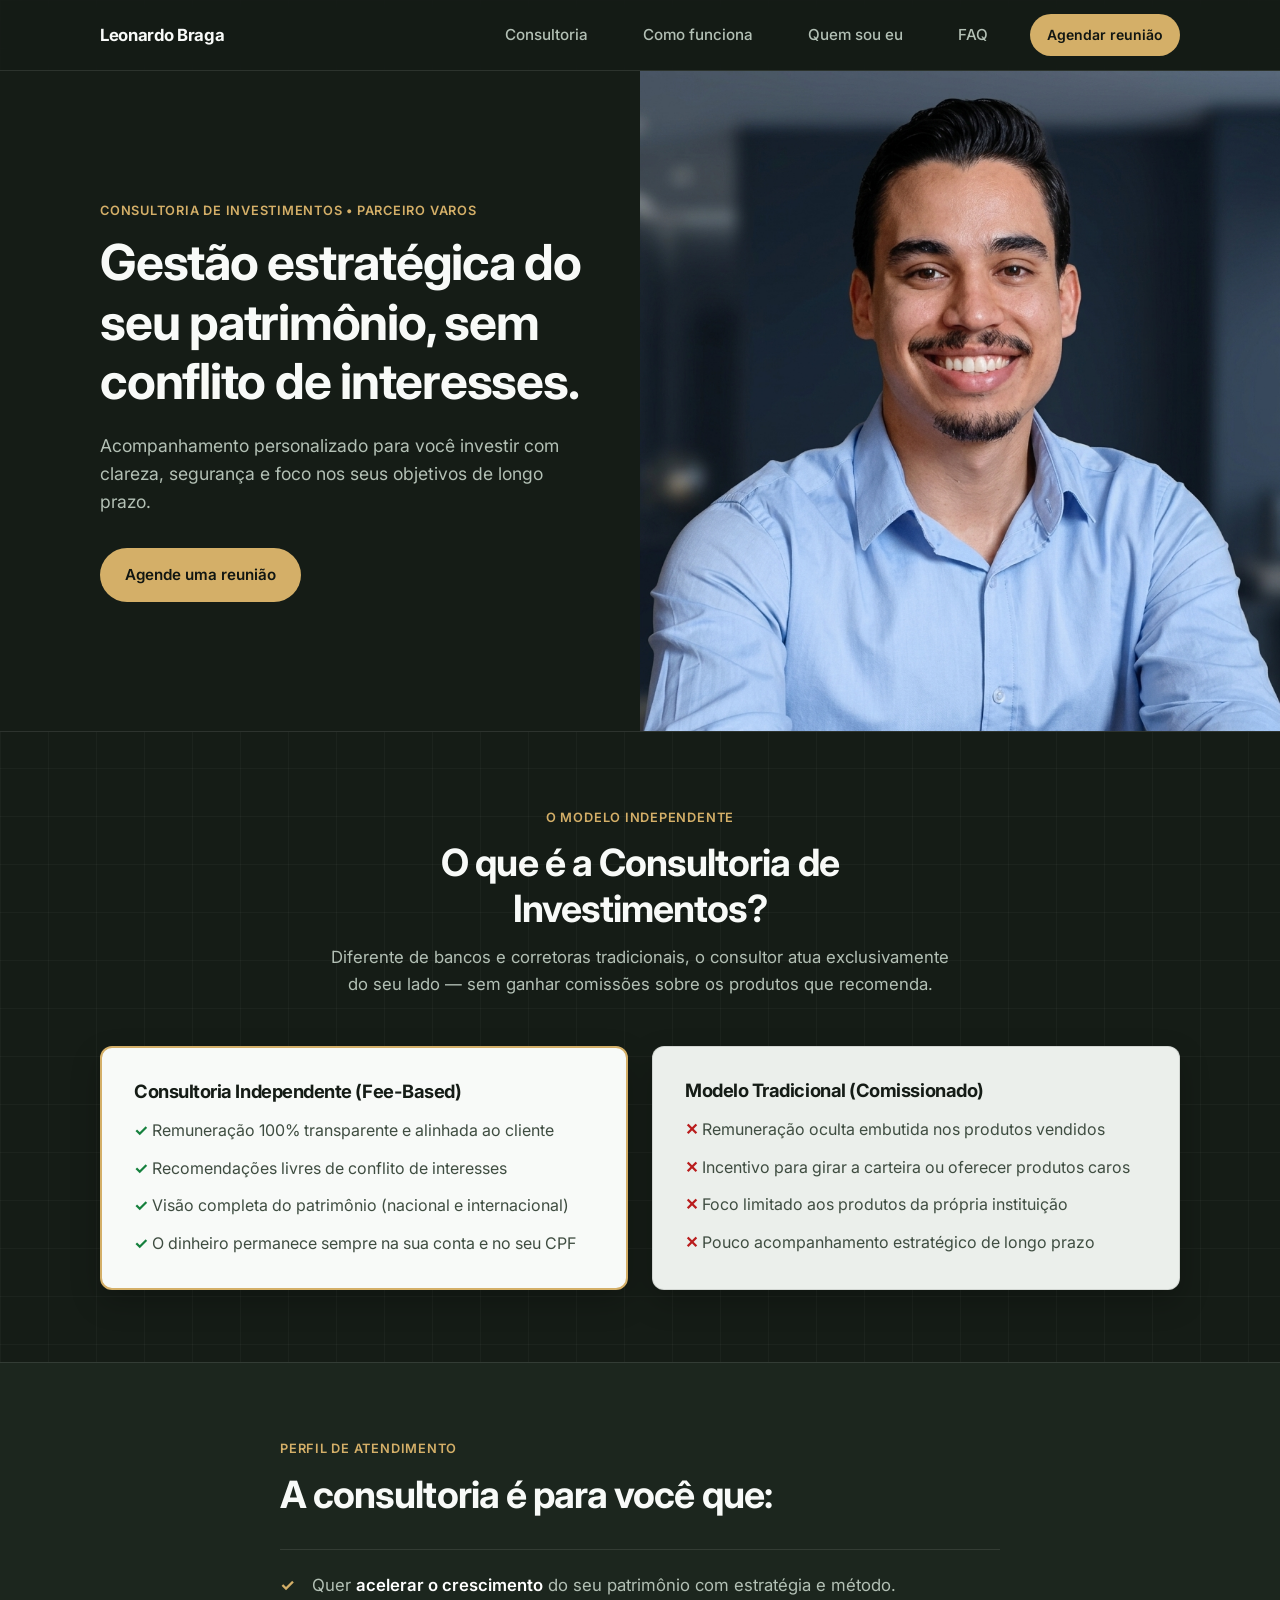
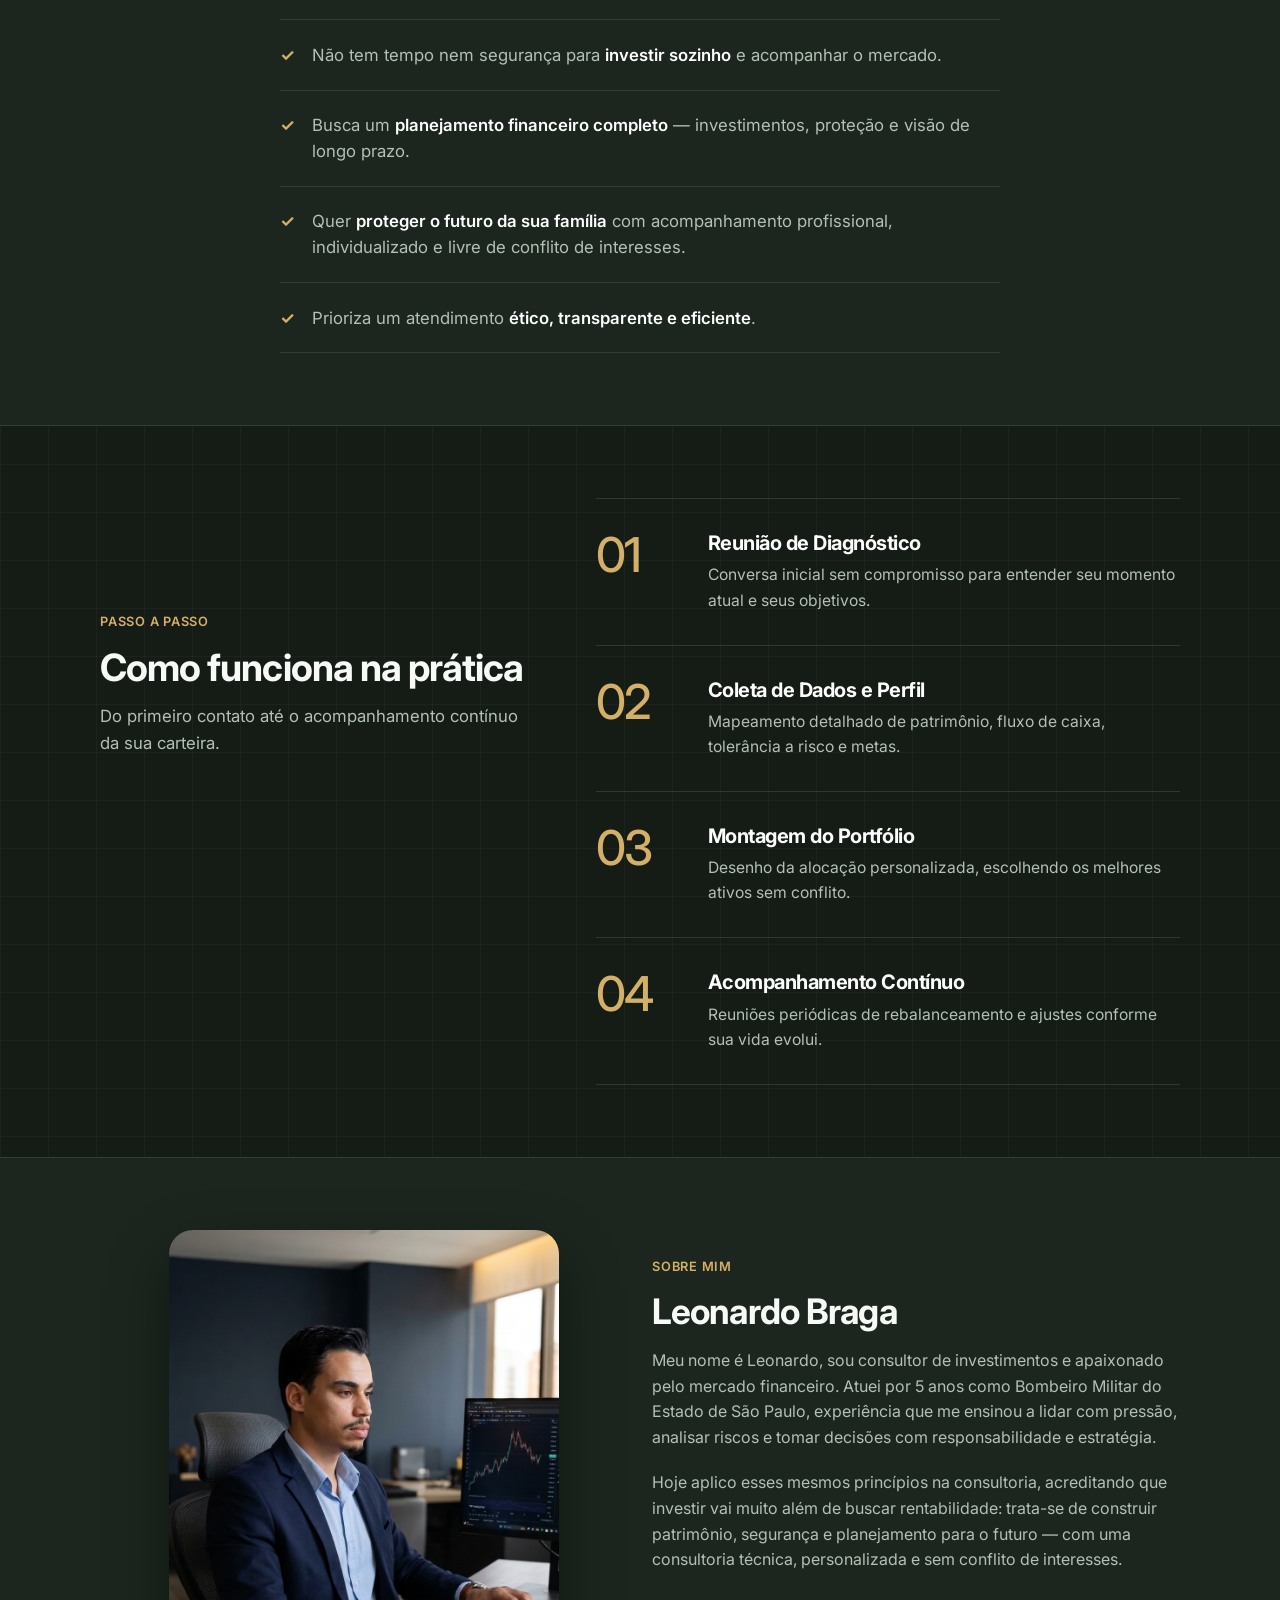
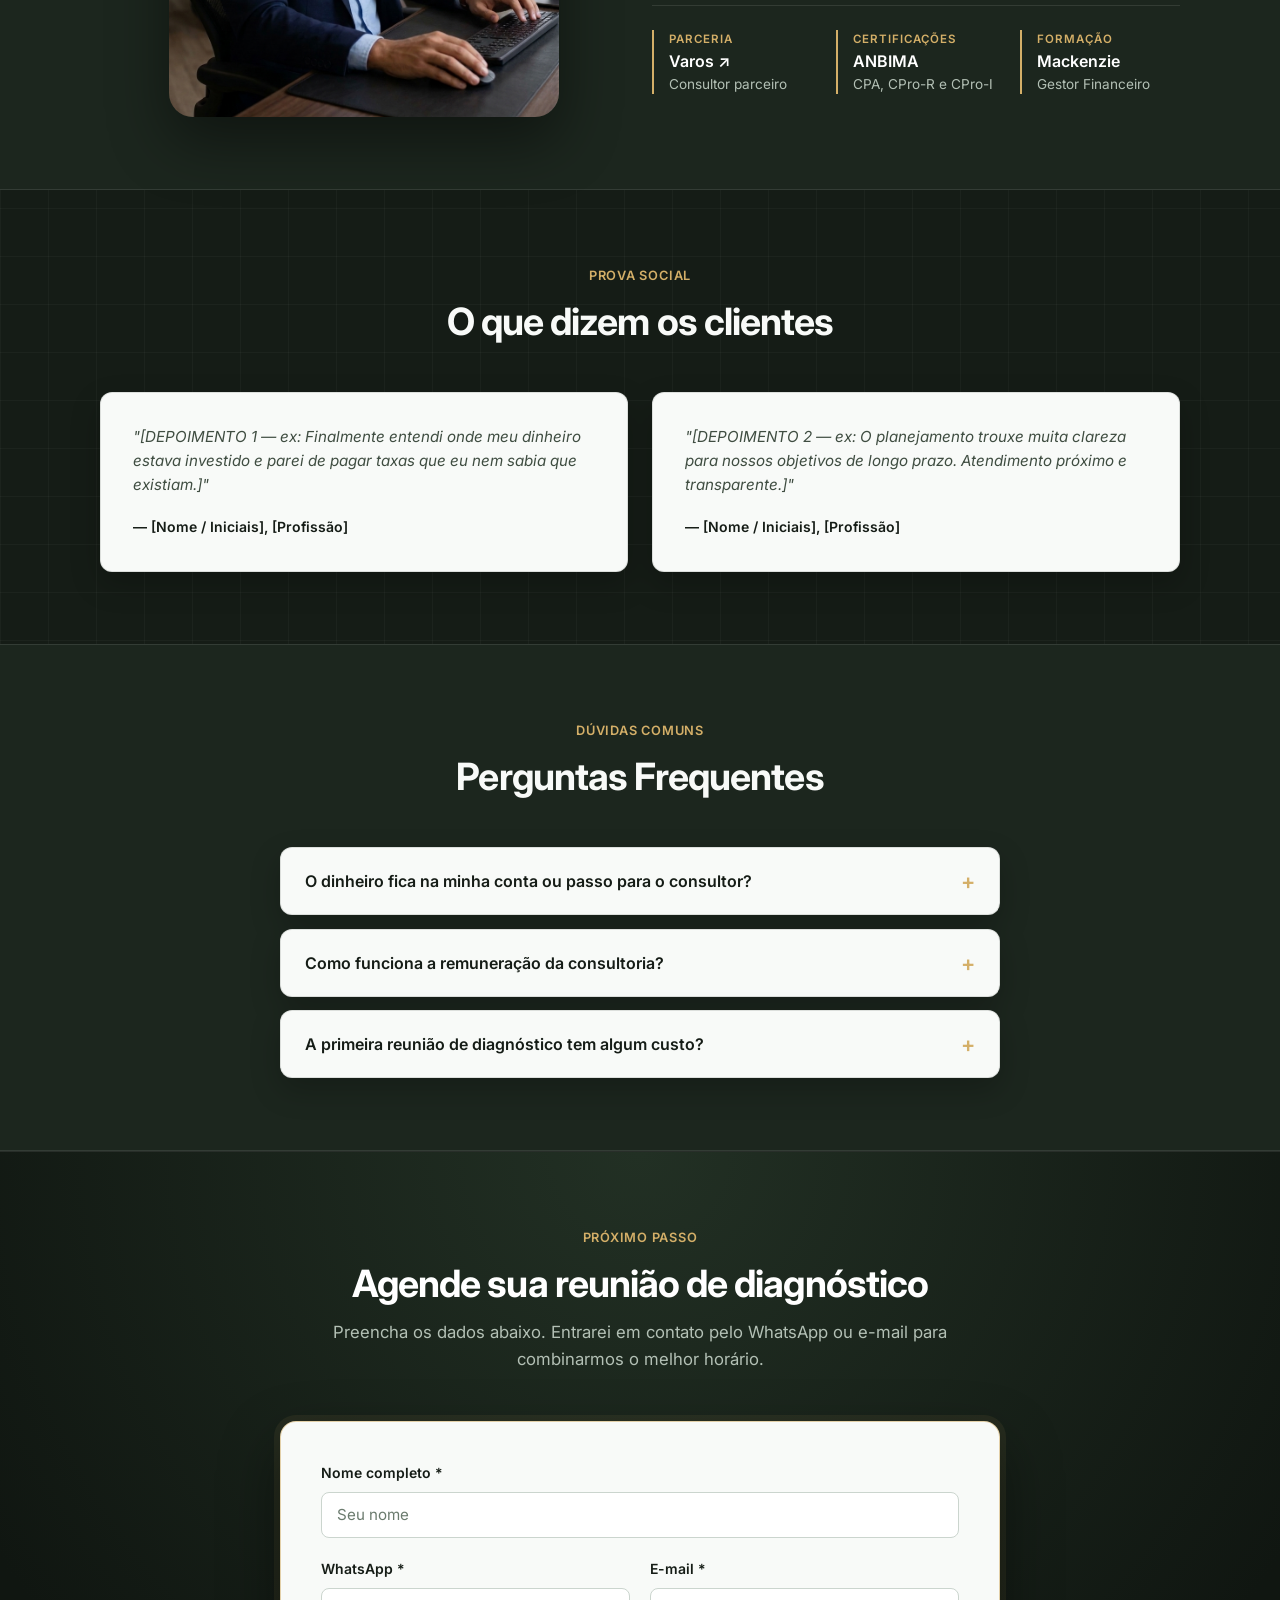
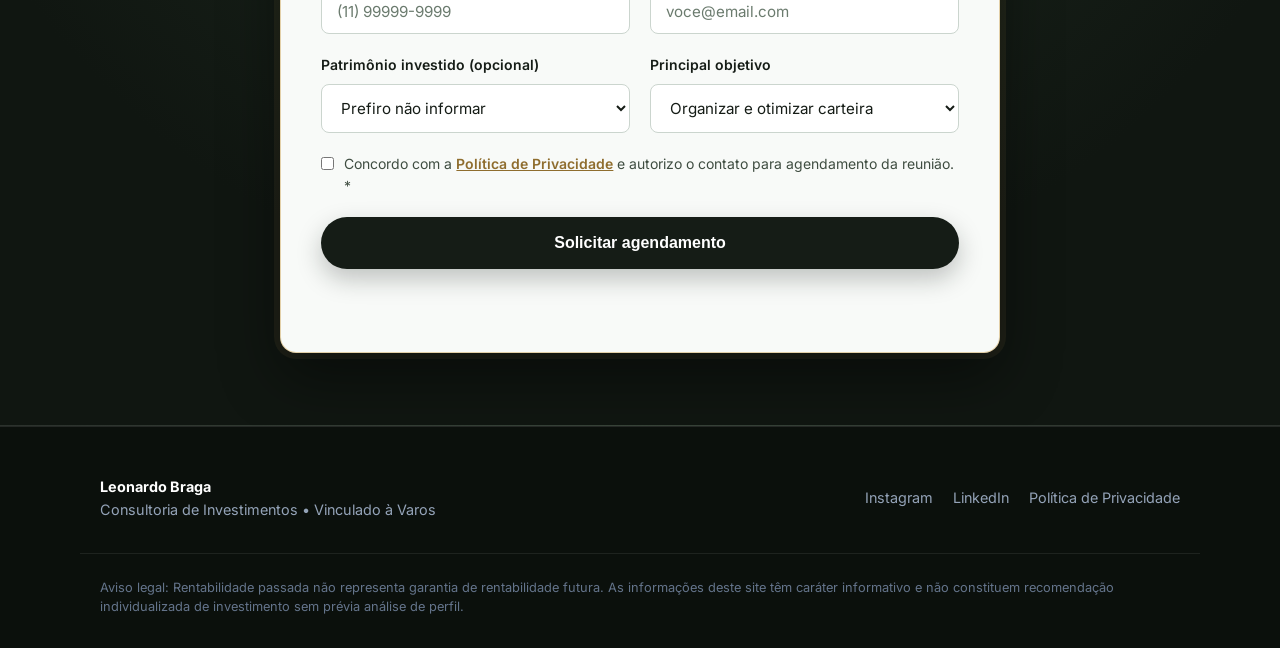
==== index.html @ 6738b12a "refactor: redesign credentials section and update typography in styles and index" ====
<!DOCTYPE html>
<html lang="pt-BR">

<head>
  <meta charset="UTF-8" />
  <meta name="viewport" content="width=device-width, initial-scale=1.0" />
  <meta name="description"
    content="Consultoria de investimentos independente e transparente. Planejamento patrimonial sob medida para proteger e multiplicar seu patrimônio." />
  <title>Leonardo Braga | Consultoria de Investimentos</title>

  <!-- Fonte: Inter (fallback estilo San Francisco para Android/Windows) -->
  <link rel="preconnect" href="https://fonts.googleapis.com" />
  <link rel="preconnect" href="https://fonts.gstatic.com" crossorigin />
  <link href="https://fonts.googleapis.com/css2?family=Inter:wght@400;500;600;700&display=swap" rel="stylesheet" />

  <link rel="stylesheet" href="css/styles.css" />
</head>

<body>
  <!-- 1. Navbar Fixa -->
  <header class="navbar">
    <div class="container navbar__content">
      <a href="#" class="navbar__brand">Leonardo Braga</a>

      <button id="nav-toggle" class="navbar__toggle" type="button" aria-label="Abrir menu" aria-expanded="false"
        aria-controls="nav-menu">
        ☰
      </button>

      <nav id="nav-menu" class="navbar__menu" aria-label="Navegação principal">
        <a href="#consultoria">Consultoria</a>
        <a href="#como-funciona">Como funciona</a>
        <a href="#sobre">Quem sou eu</a>
        <a href="#faq">FAQ</a>
        <a href="#agendar" class="btn btn--primary btn--sm">Agendar reunião</a>
      </nav>
    </div>
  </header>

  <main>
    <!-- 2. Hero (Primeira Dobra) -->
    <section class="hero" id="inicio">
      <div class="container hero__grid">
        <div class="hero__text">
          <span class="badge">
            Consultoria de Investimentos • Parceiro
            <a href="https://varos.com.br" target="_blank" rel="noopener noreferrer" class="brand-link">Varos</a>
          </span>
          <h1>Gestão estratégica do seu patrimônio, sem conflito de interesses.</h1>
          <p class="hero__subtitle">
            Acompanhamento personalizado para você investir com clareza,
            segurança e foco nos seus objetivos de longo prazo.
          </p>
          <div class="hero__actions">
            <a href="#agendar" class="btn btn--primary">Agende uma reunião</a>
          </div>
        </div>

        <div class="hero__media">
          <img src="images/consultor-hero.jpg" alt="[NOME DO CONSULTOR] — Consultor de Investimentos"
            class="hero__photo" />
        </div>

    </section>

    <!-- 3. O que é a Consultoria & Diferencial -->
    <section class="section" id="consultoria">
      <div class="container">
        <div class="section__header">
          <span class="eyebrow">O Modelo Independente</span>
          <h2>O que é a Consultoria de Investimentos?</h2>
          <p>
            Diferente de bancos e corretoras tradicionais, o consultor atua
            exclusivamente do seu lado — sem ganhar comissões sobre os produtos
            que recomenda.
          </p>
        </div>

        <div class="comparison-grid">
          <article class="card card--highlight">
            <h3>Consultoria Independente (Fee-Based)</h3>
            <ul class="check-list">
              <li>Remuneração 100% transparente e alinhada ao cliente</li>
              <li>Recomendações livres de conflito de interesses</li>
              <li>Visão completa do patrimônio (nacional e internacional)</li>
              <li>O dinheiro permanece sempre na sua conta e no seu CPF</li>
            </ul>
          </article>

          <article class="card card--muted">
            <h3>Modelo Tradicional (Comissionado)</h3>
            <ul class="cross-list">
              <li>Remuneração oculta embutida nos produtos vendidos</li>
              <li>Incentivo para girar a carteira ou oferecer produtos caros</li>
              <li>Foco limitado aos produtos da própria instituição</li>
              <li>Pouco acompanhamento estratégico de longo prazo</li>
            </ul>
          </article>
        </div>
      </div>
    </section>

    <!-- 4. Para quem é -->
    <section class="section section--alt" id="para-quem">
      <div class="container container--narrow">
        <div class="section__header section__header--left">
          <span class="eyebrow">Perfil de Atendimento</span>
          <h2>A consultoria é para você que:</h2>
        </div>

        <ul class="audience-list">
          <li>Quer <strong>acelerar o crescimento</strong> do seu patrimônio com estratégia e método.</li>
          <li>Não tem tempo nem segurança para <strong>investir sozinho</strong> e acompanhar o mercado.</li>
          <li>Busca um <strong>planejamento financeiro completo</strong> — investimentos, proteção e visão de longo
            prazo.</li>
          <li>Quer <strong>proteger o futuro da sua família</strong> com acompanhamento profissional, individualizado e
            livre de conflito de interesses.</li>
          <li>Prioriza um atendimento <strong>ético, transparente e eficiente</strong>.</li>
        </ul>
      </div>
    </section>

    <!-- 5. Etapas após a reunião -->
    <section class="section" id="como-funciona">
      <div class="container">
        <div class="section__header">
          <span class="eyebrow">Passo a Passo</span>
          <h2>Como funciona na prática</h2>
          <p>Do primeiro contato até o acompanhamento contínuo da sua carteira.</p>
        </div>

        <ol class="steps-grid">
          <li class="step-card">
            <span class="step-card__number">01</span>
            <h3>Reunião de Diagnóstico</h3>
            <p>Conversa inicial sem compromisso para entender seu momento atual e seus objetivos.</p>
          </li>

          <li class="step-card">
            <span class="step-card__number">02</span>
            <h3>Coleta de Dados e Perfil</h3>
            <p>Mapeamento detalhado de patrimônio, fluxo de caixa, tolerância a risco e metas.</p>
          </li>

          <li class="step-card">
            <span class="step-card__number">03</span>
            <h3>Montagem do Portfólio</h3>
            <p>Desenho da alocação personalizada, escolhendo os melhores ativos sem conflito.</p>
          </li>

          <li class="step-card">
            <span class="step-card__number">04</span>
            <h3>Acompanhamento Contínuo</h3>
            <p>Reuniões periódicas de rebalanceamento e ajustes conforme sua vida evolui.</p>
          </li>
        </ol>
      </div>
    </section>

    <!-- 6. Quem sou eu -->
    <section class="section section--alt" id="sobre">
      <div class="container about-grid">
        <div class="about__media">
          <img src="images/consultor-sobre.jpg" alt="Leonardo Braga analisando gráficos e portfólios de investimentos"
            class="hero__photo" loading="lazy" />
        </div>

        <div class="about__content">
          <span class="eyebrow">Sobre mim</span>
          <h2>Leonardo Braga</h2>
          <p>
            Meu nome é Leonardo, sou consultor de investimentos e apaixonado pelo
            mercado financeiro. Atuei por 5 anos como Bombeiro Militar do Estado de
            São Paulo, experiência que me ensinou a lidar com pressão, analisar
            riscos e tomar decisões com responsabilidade e estratégia.
          </p>
          <p>
            Hoje aplico esses mesmos princípios na consultoria, acreditando que
            investir vai muito além de buscar rentabilidade: trata-se de construir
            patrimônio, segurança e planejamento para o futuro — com uma consultoria
            técnica, personalizada e sem conflito de interesses.
          </p>

          <div class="credentials-grid">
            <a href="https://varos.com.br" target="_blank" rel="noopener noreferrer"
              class="credential-item credential-item--link">
              <span class="credential-item__label">Parceria</span>
              <strong>Varos <span aria-hidden="true">↗</span></strong>
              <span class="credential-item__desc">Consultor parceiro</span>
            </a>

            <div class="credential-item">
              <span class="credential-item__label">Certificações</span>
              <strong>ANBIMA</strong>
              <span class="credential-item__desc">CPA, CPro-R e CPro-I</span>
            </div>

            <div class="credential-item">
              <span class="credential-item__label">Formação</span>
              <strong>Mackenzie</strong>
              <span class="credential-item__desc">Gestor Financeiro</span>
            </div>
          </div>
        </div>
      </div>
    </section>

    <!-- 7. Prova Social -->
    <section class="section" id="depoimentos">
      <div class="container">
        <div class="section__header">
          <span class="eyebrow">Prova Social</span>
          <h2>O que dizem os clientes</h2>
        </div>

        <div class="cards-grid">
          <blockquote class="card testimonial">
            <p>
              "[DEPOIMENTO 1 — ex: Finalmente entendi onde meu dinheiro estava
              investido e parei de pagar taxas que eu nem sabia que existiam.]"
            </p>
            <cite>— [Nome / Iniciais], [Profissão]</cite>
          </blockquote>

          <blockquote class="card testimonial">
            <p>
              "[DEPOIMENTO 2 — ex: O planejamento trouxe muita clareza para
              nossos objetivos de longo prazo. Atendimento próximo e transparente.]"
            </p>
            <cite>— [Nome / Iniciais], [Profissão]</cite>
          </blockquote>
        </div>
      </div>
    </section>

    <!-- Próximas seções entram aqui -->
  </main>
  <!-- 8. Perguntas Frequentes (FAQ) -->
  <section class="section section--alt" id="faq">
    <div class="container container--narrow">
      <div class="section__header">
        <span class="eyebrow">Dúvidas Comuns</span>
        <h2>Perguntas Frequentes</h2>
      </div>

      <div class="faq-list">
        <div class="faq-item">
          <button class="faq-question" type="button" aria-expanded="false">
            <span>O dinheiro fica na minha conta ou passo para o consultor?</span>
            <span class="faq-icon" aria-hidden="true">+</span>
          </button>
          <div class="faq-answer" hidden>
            <p>
              O dinheiro permanece 100% do tempo na sua conta, no seu CPF e na
              instituição financeira da sua preferência. O consultor nunca tem
              acesso para movimentar seus recursos.
            </p>
          </div>
        </div>

        <div class="faq-item">
          <button class="faq-question" type="button" aria-expanded="false">
            <span>Como funciona a remuneração da consultoria?</span>
            <span class="faq-icon" aria-hidden="true">+</span>
          </button>
          <div class="faq-answer" hidden>
            <p>
              No modelo independente (fee-based), a remuneração é transparente e
              acordada diretamente com você, sem comissões ocultas de bancos ou
              corretoras.
            </p>
          </div>
        </div>

        <div class="faq-item">
          <button class="faq-question" type="button" aria-expanded="false">
            <span>A primeira reunião de diagnóstico tem algum custo?</span>
            <span class="faq-icon" aria-hidden="true">+</span>
          </button>
          <div class="faq-answer" hidden>
            <p>
              Não. A reunião inicial é gratuita e sem compromisso, justamente
              para entendermos seu momento e avaliarmos se a consultoria faz
              sentido para você.
            </p>
          </div>
        </div>
      </div>
    </div>
  </section>

  <!-- 9. Formulário de Agendamento (CTA Final) -->
  <section class="section section--dark" id="agendar">
    <div class="container container--narrow">
      <div class="section__header">
        <span class="eyebrow">Próximo Passo</span>
        <h2>Agende sua reunião de diagnóstico</h2>
        <p>
          Preencha os dados abaixo. Entrarei em contato pelo WhatsApp ou e-mail
          para combinarmos o melhor horário.
        </p>
      </div>

      <form id="lead-form" class="lead-form" novalidate>
        <!-- Campo Honeypot (invisível para humanos, bloqueia bots) -->
        <div class="hp-field" aria-hidden="true">
          <label for="website">Website</label>
          <input type="text" id="website" name="website" tabindex="-1" autocomplete="off" />
        </div>

        <div class="form-group">
          <label for="nome">Nome completo *</label>
          <input type="text" id="nome" name="nome" required placeholder="Seu nome" autocomplete="name" />
        </div>

        <div class="form-row">
          <div class="form-group">
            <label for="whatsapp">WhatsApp *</label>
            <input type="tel" id="whatsapp" name="whatsapp" required placeholder="(11) 99999-9999" autocomplete="tel" />
          </div>

          <div class="form-group">
            <label for="email">E-mail *</label>
            <input type="email" id="email" name="email" required placeholder="voce@email.com" autocomplete="email" />
          </div>
        </div>

        <div class="form-row">
          <div class="form-group">
            <label for="patrimonio">Patrimônio investido (opcional)</label>
            <select id="patrimonio" name="patrimonio">
              <option value="">Prefiro não informar</option>
              <option value="ate-100k">Até R$ 100 mil</option>
              <option value="100k-300k">R$ 100 mil a R$ 300 mil</option>
              <option value="300k-1m">R$ 300 mil a R$ 1 milhão</option>
              <option value="acima-1m">Acima de R$ 1 milhão</option>
            </select>
          </div>

          <div class="form-group">
            <label for="objetivo">Principal objetivo</label>
            <select id="objetivo" name="objetivo">
              <option value="organizar-carteira">Organizar e otimizar carteira</option>
              <option value="comecar-investir">Começar a investir com método</option>
              <option value="independencia">Independência financeira / aposentadoria</option>
              <option value="protecao">Proteção patrimonial e diversificação</option>
            </select>
          </div>
        </div>

        <div class="form-group form-group--checkbox">
          <input type="checkbox" id="lgpd" name="lgpd" required />
          <label for="lgpd">
            Concordo com a <a href="privacypolicy.html" target="_blank" rel="noopener">Política de Privacidade</a>
            e autorizo o contato para agendamento da reunião. *
          </label>
        </div>

        <button type="submit" id="submit-btn" class="btn btn--primary btn--full">
          Solicitar agendamento
        </button>

        <p id="form-status" class="form-status" role="status" aria-live="polite"></p>
      </form>
    </div>
  </section>
  </main>

  <!-- 10. Rodapé -->
  <footer class="footer">
    <div class="container footer__content">
      <div>
        <strong>Leonardo Braga</strong>
        <p class="footer__copy">
          Consultoria de Investimentos • Vinculado à
          <a href="https://varos.com.br" target="_blank" rel="noopener noreferrer" class="brand-link">Varos</a>
        </p>
      </div>

      <div class="footer__links">
        <a href="[LINK INSTAGRAM]" target="_blank" rel="noopener">Instagram</a>
        <a href="[LINK LINKEDIN]" target="_blank" rel="noopener">LinkedIn</a>
        <a href="politica-de-privacidade.html">Política de Privacidade</a>
      </div>
    </div>

    <div class="container">
      <p class="footer__disclaimer">
        Aviso legal: Rentabilidade passada não representa garantia de rentabilidade
        futura. As informações deste site têm caráter informativo e não constituem
        recomendação individualizada de investimento sem prévia análise de perfil.
      </p>
    </div>
  </footer>

  <script src="js/main.js" defer></script>
</body>

</html>
---- css/styles.css ----
/* ==========================================================================
   1. Variáveis (Design System)
   ========================================================================== */
:root {
    --font-sans: -apple-system, BlinkMacSystemFont, "SF Pro Display", "SF Pro Text", "Inter", sans-serif;

    /* Paleta sóbria (Wealth / Consultoria) */
    --color-bg: #ffffff;
    --color-bg-alt: #f8fafc;
    --color-navy: #0b1f3a;
    --color-navy-light: #142f54;
    --color-text: #1e293b;
    --color-text-muted: #475569;
    --color-border: #e2e8f0;
    --color-accent: #b89352;
    /* Dourado sóbrio para detalhes */
    --color-accent-hover: #a07d40;

    --radius-sm: 8px;
    --radius-md: 12px;
    --radius-lg: 16px;
    --shadow-sm: 0 1px 3px rgba(11, 31, 58, 0.06);
    --shadow-md: 0 10px 25px rgba(11, 31, 58, 0.08);
    --container-max: 1120px;
}

/* ==========================================================================
   2. Reset Moderno e Base
   ========================================================================== */
*,
*::before,
*::after {
    box-sizing: border-box;
    margin: 0;
    padding: 0;
}

html {
    scroll-behavior: smooth;
}

body {
    font-family: var(--font-sans);
    color: var(--color-text);
    background-color: var(--color-bg);
    line-height: 1.6;
    -webkit-font-smoothing: antialiased;
}

h1,
h2,
h3 {
    color: var(--color-navy);
    letter-spacing: -0.025em;
    line-height: 1.2;
}

a {
    color: inherit;
    text-decoration: none;
}

.container {
    width: 100%;
    max-width: var(--container-max);
    margin: 0 auto;
    padding: 0 1.25rem;
}

.container--narrow {
    max-width: 760px;
}

/* ==========================================================================
   3. Botões e Badges
   ========================================================================== */
.btn {
    display: inline-flex;
    align-items: center;
    justify-content: center;
    padding: 0.85rem 1.5rem;
    border-radius: var(--radius-sm);
    font-weight: 600;
    font-size: 0.95rem;
    border: 1.5px solid transparent;
    cursor: pointer;
    transition: background-color 0.2s, border-color 0.2s, transform 0.15s;
}

.btn--primary {
    background-color: var(--color-navy);
    color: #ffffff;
}

.btn--primary:hover {
    background-color: var(--color-navy-light);
    transform: translateY(-1px);
}

.btn--outline {
    border-color: var(--color-border);
    color: var(--color-navy);
    background-color: transparent;
}

.btn--outline:hover {
    border-color: var(--color-navy);
}

.btn--sm {
    padding: 0.55rem 1rem;
    font-size: 0.875rem;
}

.btn--full {
    width: 100%;
}

.badge,
.eyebrow {
    display: inline-block;
    font-size: 0.8rem;
    font-weight: 600;
    text-transform: uppercase;
    letter-spacing: 0.06em;
    color: var(--color-accent);
    margin-bottom: 0.75rem;
}

/* ==========================================================================
   4. Navbar Fixa (Mobile-first)
   ========================================================================== */
.navbar {
    position: sticky;
    top: 0;
    z-index: 100;
    background-color: rgba(255, 255, 255, 0.92);
    backdrop-filter: blur(10px);
    border-bottom: 1px solid var(--color-border);
}

.navbar__content {
    display: flex;
    align-items: center;
    justify-content: space-between;
    min-height: 70px;
}

.navbar__brand {
    font-weight: 700;
    font-size: 1.05rem;
    color: var(--color-navy);
    letter-spacing: -0.02em;
}

.navbar__toggle {
    background: none;
    border: 1px solid var(--color-border);
    border-radius: var(--radius-sm);
    padding: 0.4rem 0.65rem;
    font-size: 1.2rem;
    color: var(--color-navy);
    cursor: pointer;
}

.navbar__menu {
    display: none;
    position: absolute;
    top: 70px;
    left: 0;
    right: 0;
    background: #ffffff;
    border-bottom: 1px solid var(--color-border);
    padding: 1.25rem;
    flex-direction: column;
    gap: 1rem;
}

.navbar__menu.is-open {
    display: flex;
}

.navbar__menu a:not(.btn) {
    font-size: 0.95rem;
    font-weight: 500;
    color: var(--color-text-muted);
}

.navbar__menu a:not(.btn):hover {
    color: var(--color-navy);
}

/* ==========================================================================
   5. Hero (Primeira Dobra)
   ========================================================================== */
.hero {
    padding: 4rem 0;
    background: linear-gradient(180deg, var(--color-bg-alt) 0%, #ffffff 100%);
}

.hero__grid {
    display: grid;
    gap: 2.5rem;
    align-items: center;
}

.hero__text h1 {
    font-size: clamp(2rem, 4.5vw, 3.1rem);
    margin-bottom: 1.25rem;
}

.hero__subtitle {
    font-size: 1.1rem;
    color: var(--color-text-muted);
    margin-bottom: 2rem;
    max-width: 540px;
}

.hero__actions {
    display: flex;
    flex-wrap: wrap;
    gap: 0.85rem;
}

.photo-placeholder {
    aspect-ratio: 4 / 5;
    max-width: 380px;
    margin: 0 auto;
    border-radius: var(--radius-lg);
    background: linear-gradient(135deg, #e2e8f0 0%, #cbd5e1 100%);
    border: 1px dashed #94a3b8;
    display: flex;
    align-items: center;
    justify-content: center;
    text-align: center;
    color: var(--color-text-muted);
    font-size: 0.95rem;
    padding: 1.5rem;
}

/* ==========================================================================
   6. Seções Genéricas e Cards
   ========================================================================== */
.section {
    padding: 4.5rem 0;
}

.section--alt {
    background-color: var(--color-bg-alt);
}

.section--dark {
    background-color: var(--color-navy);
    color: #e2e8f0;
}

.section--dark h2,
.section--dark h3,
.section--dark label {
    color: #ffffff;
}

.section--dark p {
    color: #cbd5e1;
}

.section__header {
    max-width: 640px;
    margin: 0 auto 3rem;
    text-align: center;
}

.section__header h2 {
    font-size: clamp(1.65rem, 3.2vw, 2.35rem);
    margin-bottom: 0.85rem;
}

.section__header p {
    color: var(--color-text-muted);
    font-size: 1.05rem;
}

.comparison-grid,
.cards-grid,
.steps-grid,
.about-grid {
    display: grid;
    gap: 1.5rem;
}

.card {
    background: #ffffff;
    border: 1px solid var(--color-border);
    border-radius: var(--radius-md);
    padding: 2rem;
    box-shadow: var(--shadow-sm);
}

.card h3 {
    font-size: 1.15rem;
    margin-bottom: 0.75rem;
}

.card p {
    color: var(--color-text-muted);
    font-size: 0.95rem;
}

.card--highlight {
    border-color: var(--color-accent);
    box-shadow: var(--shadow-md);
}

.card--muted {
    background-color: var(--color-bg-alt);
}

.check-list,
.cross-list,
.credentials-list {
    list-style: none;
    display: grid;
    gap: 0.75rem;
    margin-top: 1rem;
}

.check-list li::before {
    content: "✓ ";
    color: #15803d;
    font-weight: 700;
}

.cross-list li::before {
    content: "✕ ";
    color: #b91c1c;
    font-weight: 700;
}

.credentials-list li::before {
    content: "• ";
    color: var(--color-accent);
    font-weight: 700;
}

/* ==========================================================================
   7. Etapas (Passo a Passo)
   ========================================================================== */
.steps-grid {
    list-style: none;
}

.step-card {
    background: #ffffff;
    border: 1px solid var(--color-border);
    border-radius: var(--radius-md);
    padding: 1.75rem;
}

.step-card__number {
    display: inline-block;
    font-size: 0.85rem;
    font-weight: 700;
    color: var(--color-accent);
    margin-bottom: 0.5rem;
}

.step-card h3 {
    font-size: 1.1rem;
    margin-bottom: 0.5rem;
}

.step-card p {
    color: var(--color-text-muted);
    font-size: 0.95rem;
}

/* ==========================================================================
   8. Quem sou eu e Depoimentos
   ========================================================================== */
.about-grid {
    align-items: center;
}

.about__content h2 {
    font-size: clamp(1.65rem, 3vw, 2.2rem);
    margin-bottom: 1rem;
}

.about__content p {
    color: var(--color-text-muted);
    margin-bottom: 1.25rem;
}

.testimonial p {
    font-style: italic;
    color: var(--color-text);
    margin-bottom: 1rem;
}

.testimonial cite {
    font-style: normal;
    font-size: 0.875rem;
    font-weight: 600;
    color: var(--color-navy);
}

/* ==========================================================================
   9. FAQ (Acordeão)
   ========================================================================== */
.faq-list {
    display: grid;
    gap: 0.85rem;
}

.faq-item {
    background: #ffffff;
    border: 1px solid var(--color-border);
    border-radius: var(--radius-md);
    overflow: hidden;
}

.faq-question {
    width: 100%;
    background: none;
    border: none;
    padding: 1.25rem 1.5rem;
    display: flex;
    justify-content: space-between;
    align-items: center;
    gap: 1rem;
    text-align: left;
    font-family: inherit;
    font-size: 1rem;
    font-weight: 600;
    color: var(--color-navy);
    cursor: pointer;
}

.faq-icon {
    font-size: 1.35rem;
    color: var(--color-accent);
    transition: transform 0.2s;
}

.faq-question[aria-expanded="true"] .faq-icon {
    transform: rotate(45deg);
}

.faq-answer {
    padding: 0 1.5rem 1.25rem;
    color: var(--color-text-muted);
    font-size: 0.95rem;
}

/* ==========================================================================
   10. Formulário de Agendamento e Segurança (Honeypot)
   ========================================================================== */
.lead-form {
    background: rgba(255, 255, 255, 0.05);
    border: 1px solid rgba(255, 255, 255, 0.12);
    border-radius: var(--radius-lg);
    padding: 2rem;
    display: grid;
    gap: 1.25rem;
}

.hp-field {
    position: absolute;
    left: -9999px;
    opacity: 0;
    pointer-events: none;
}

.form-row {
    display: grid;
    gap: 1.25rem;
}

.form-group {
    display: grid;
    gap: 0.45rem;
}

.form-group label {
    font-size: 0.875rem;
    font-weight: 500;
}

.form-group input,
.form-group select {
    width: 100%;
    padding: 0.8rem 0.95rem;
    border-radius: var(--radius-sm);
    border: 1px solid rgba(255, 255, 255, 0.2);
    background-color: #ffffff;
    color: var(--color-text);
    font-family: inherit;
    font-size: 0.95rem;
}

.form-group input:focus,
.form-group select:focus {
    outline: 2px solid var(--color-accent);
    outline-offset: 1px;
}

.form-group--checkbox {
    display: flex;
    align-items: flex-start;
    gap: 0.65rem;
}

.form-group--checkbox input {
    width: auto;
    margin-top: 0.25rem;
}

.form-group--checkbox a {
    text-decoration: underline;
    color: var(--color-accent);
}

.section--dark .btn--primary {
    background-color: var(--color-accent);
    color: #ffffff;
}

.section--dark .btn--primary:hover {
    background-color: var(--color-accent-hover);
}

.form-status {
    font-size: 0.9rem;
    text-align: center;
    min-height: 1.4rem;
}

.form-status--success {
    color: #86efac;
}

.form-status--error {
    color: #fca5a5;
}

/* ==========================================================================
   11. Rodapé e Página Legal
   ========================================================================== */
.footer {
    background-color: #071529;
    color: #94a3b8;
    padding: 3rem 0 2rem;
    font-size: 0.9rem;
}

.footer strong {
    color: #ffffff;
}

.footer__content {
    display: flex;
    flex-direction: column;
    gap: 1.5rem;
    padding-bottom: 2rem;
    border-bottom: 1px solid rgba(255, 255, 255, 0.08);
}

.footer__links {
    display: flex;
    flex-wrap: wrap;
    gap: 1.25rem;
}

.footer__links a:hover {
    color: #ffffff;
}

.footer__disclaimer {
    margin-top: 1.5rem;
    font-size: 0.8rem;
    line-height: 1.5;
    color: #64748b;
}

.legal-page h1 {
    margin-bottom: 0.5rem;
}

.legal-page h2 {
    font-size: 1.25rem;
    margin: 2rem 0 0.75rem;
}

.legal-page p {
    color: var(--color-text-muted);
    margin-bottom: 1rem;
}

/* ==========================================================================
   12. Responsivo (Tablet e Desktop)
   ========================================================================== */
@media (min-width: 768px) {
    .navbar__toggle {
        display: none;
    }

    .navbar__menu {
        display: flex;
        position: static;
        flex-direction: row;
        align-items: center;
        background: transparent;
        border: none;
        padding: 0;
        gap: 1.75rem;
    }

    .hero {
        padding: 5.5rem 0;
    }

    .hero__grid {
        grid-template-columns: 1.2fr 0.8fr;
    }

    .comparison-grid,
    .about-grid,
    .form-row {
        grid-template-columns: repeat(2, 1fr);
    }

    .cards-grid {
        grid-template-columns: repeat(auto-fit, minmax(260px, 1fr));
    }

    .steps-grid {
        grid-template-columns: repeat(2, 1fr);
    }

    .footer__content {
        flex-direction: row;
        justify-content: space-between;
        align-items: center;
    }
}

@media (min-width: 1024px) {
    .steps-grid {
        grid-template-columns: repeat(4, 1fr);
    }
}

/* ==========================================================================
   13. Animações (Hero em Cascata + Scroll Reveal)
   ========================================================================== */
@keyframes heroFadeUp {
    from {
        opacity: 0;
        transform: translateY(28px) scale(0.98);
    }

    to {
        opacity: 1;
        transform: translateY(0) scale(1);
    }
}

/* Entrada em cascata no Hero assim que a página carrega */
.hero__text .badge {
    animation: heroFadeUp 0.7s cubic-bezier(0.22, 1, 0.36, 1) both;
}

.hero__text h1 {
    animation: heroFadeUp 0.8s cubic-bezier(0.22, 1, 0.36, 1) 0.12s both;
}

.hero__subtitle {
    animation: heroFadeUp 0.8s cubic-bezier(0.22, 1, 0.36, 1) 0.24s both;
}

.hero__actions {
    animation: heroFadeUp 0.8s cubic-bezier(0.22, 1, 0.36, 1) 0.36s both;
}

.hero__media {
    animation: heroFadeUp 0.9s cubic-bezier(0.22, 1, 0.36, 1) 0.28s both;
}

/* Scroll Reveal intensificado */
.reveal {
    opacity: 0;
    transform: translateY(36px) scale(0.97);
    transition: opacity 0.75s cubic-bezier(0.22, 1, 0.36, 1),
        transform 0.75s cubic-bezier(0.22, 1, 0.36, 1);
}

.reveal.is-visible {
    opacity: 1;
    transform: translateY(0) scale(1);
}

/* Efeito cascata nos cards lado a lado */
.cards-grid .reveal:nth-child(2),
.comparison-grid .reveal:nth-child(2),
.steps-grid .reveal:nth-child(2) {
    transition-delay: 0.12s;
}

.cards-grid .reveal:nth-child(3),
.steps-grid .reveal:nth-child(3) {
    transition-delay: 0.24s;
}

.steps-grid .reveal:nth-child(4) {
    transition-delay: 0.36s;
}

/* Respeita preferência de acessibilidade do usuário */
@media (prefers-reduced-motion: reduce) {

    .hero__text .badge,
    .hero__text h1,
    .hero__subtitle,
    .hero__actions,
    .hero__media {
        animation: none;
    }

    .reveal {
        opacity: 1;
        transform: none;
        transition: none;
    }
}

/* ==========================================================================
   14. Tema Escuro Olive Green (Private Banking / Wealth)
   ========================================================================== */
:root {
    --color-bg: #151c16;
    --color-bg-alt: #1c261e;
    --color-navy: #f8faf8;
    --color-navy-light: #e2e8e3;
    --color-text: #e6ece7;
    --color-text-muted: #b3c0b5;
    --color-border: rgba(255, 255, 255, 0.1);
    --color-accent: #d4af68;
    --color-accent-hover: #c09a52;
}

.navbar {
    background-color: rgba(21, 28, 22, 0.88);
}

.navbar__menu {
    background-color: #1c261e;
}

.hero {
    background: radial-gradient(circle at top right, #2a392c 0%, #151c16 65%);
}

.card,
.step-card,
.faq-item {
    background-color: #232f25;
}

.card--muted {
    background-color: #19221a;
}

.photo-placeholder {
    background: linear-gradient(135deg, #2a392c 0%, #1c261e 100%);
    border-color: rgba(212, 175, 104, 0.4);
    color: #e6ece7;
}

.btn--primary {
    background-color: var(--color-accent);
    color: #111612;
}

.btn--primary:hover {
    background-color: var(--color-accent-hover);
}

.section--dark {
    background-color: #101611;
}

.footer {
    background-color: #0b100c;
    border-top: 1px solid var(--color-border);
}

.form-group input,
.form-group select {
    background-color: #1c261e;
    color: #f8faf8;
    border-color: rgba(255, 255, 255, 0.18);
}

.form-group input::placeholder {
    color: #96a699;
}

/* Campos do formulário adaptados ao tema escuro */
.form-group input,
.form-group select {
    background-color: #1e293b;
    color: #f8fafc;
    border-color: rgba(255, 255, 255, 0.18);
}

.form-group input::placeholder {
    color: #94a3b8;
}

/* Texto do espaço reservado para a foto */
.photo-placeholder {
    color: #e2e8f0;
}

/* ==========================================================================
   15. Textura Sutil no Fundo + Seções Arredondadas (Sem Corte Seco)
   ========================================================================== */
body {
    background-color: var(--color-bg);
    background-image:
        linear-gradient(rgba(255, 255, 255, 0.03) 1px, transparent 1px),
        linear-gradient(90deg, rgba(255, 255, 255, 0.03) 1px, transparent 1px);
    background-size: 48px 48px;
}

.section--alt,
.section--dark {
    border-top: 1px solid var(--color-border);
    border-bottom: 1px solid var(--color-border);
}

.hero {
    border-bottom-left-radius: 32px;
    border-bottom-right-radius: 32px;
}

.hero__photo {
    width: 100%;
    max-width: 390px;
    aspect-ratio: 4 / 5;
    object-fit: cover;
    object-position: top center;
    border-radius: 24px;
    box-shadow: 0 24px 60px rgba(0, 0, 0, 0.45);
    display: block;
    margin: 0 auto;
}

/* Corrige o fundo do menu no desktop e deixa botões em formato pílula */
@media (min-width: 768px) {
    .navbar__menu {
        background-color: transparent;
    }
}

.btn {
    border-radius: 999px;
}

.navbar__menu a:not(.btn) {
    padding: 0.45rem 0.85rem;
    border-radius: 999px;
    transition: background-color 0.2s, color 0.2s;
}

.navbar__menu a:not(.btn):hover {
    background-color: rgba(255, 255, 255, 0.08);
    color: #ffffff;
}

/* Credenciais tipográficas (Formação, Certificações e Parceria) */
.credentials-grid {
    display: grid;
    gap: 1.25rem;
    margin-top: 2rem;
    padding-top: 1.5rem;
    border-top: 1px solid var(--color-border);
}

.credential-item {
    display: flex;
    flex-direction: column;
    gap: 0.2rem;
    padding-left: 0.95rem;
    border-left: 2px solid var(--color-accent);
}

.credential-item__label {
    font-size: 0.72rem;
    font-weight: 600;
    text-transform: uppercase;
    letter-spacing: 0.08em;
    color: var(--color-accent);
}

.credential-item strong {
    color: #ffffff;
    font-size: 1rem;
    font-weight: 600;
    line-height: 1.3;
    transition: color 0.2s;
}

.credential-item__desc {
    font-size: 0.85rem;
    color: var(--color-text-muted);
    line-height: 1.35;
}

.credential-item--link:hover strong {
    color: var(--color-accent);
}

@media (min-width: 600px) {
    .credentials-grid {
        grid-template-columns: repeat(3, 1fr);
        gap: 1.5rem;
    }
}

/* ==========================================================================
   16. Hero Split-Screen 50/50 (Private Banking)
   ========================================================================== */
.hero {
    border-radius: 0;
    background: var(--color-bg);
    border-bottom: 1px solid var(--color-border);
}

@media (min-width: 900px) {
    .hero {
        padding: 0;
    }

    .hero .container.hero__grid {
        max-width: none;
        padding: 0;
        gap: 0;
        grid-template-columns: 1fr 1fr;
        min-height: 0;
        height: clamp(520px, 75vh, 660px);
        align-items: stretch;
    }

    .hero__text {
        display: flex;
        flex-direction: column;
        justify-content: center;
        padding: 3.5rem 3.5rem 3.5rem max(2rem, calc((100vw - var(--container-max)) / 2 + 1.25rem));
    }

    .hero__media {
        height: 100%;
        overflow: hidden;
    }

    .hero .hero__photo {
        width: 100%;
        height: 100%;
        max-width: none;
        aspect-ratio: auto;
        border-radius: 0;
        border: none;
        box-shadow: none;
        object-fit: cover;
        object-position: center 20%;
    }
}

/* ==========================================================================
   17. Seção "Para quem é" (Estilo Checklist Editorial)
   ========================================================================== */
.section__header--left {
    text-align: left;
    margin-left: 0;
    margin-bottom: 2rem;
}

.audience-list {
    list-style: none;
    display: grid;
}

.audience-list li {
    position: relative;
    padding: 1.35rem 0 1.35rem 2rem;
    border-top: 1px solid rgba(255, 255, 255, 0.1);
    color: var(--color-text-muted);
    font-size: 1.05rem;
    line-height: 1.55;
}

.audience-list li:last-child {
    border-bottom: 1px solid rgba(255, 255, 255, 0.1);
}

.audience-list li::before {
    content: "✓";
    position: absolute;
    left: 0;
    top: 1.35rem;
    color: var(--color-accent);
    font-weight: 700;
}

.audience-list strong {
    color: #ffffff;
    font-weight: 600;
}

/* ==========================================================================
   18. Cards Claros (Off-White) sobre Fundo Olive Green
   ========================================================================== */
.card,
.step-card,
.faq-item {
    background-color: #f8faf8;
    border-color: rgba(21, 28, 22, 0.12);
    box-shadow: 0 12px 30px rgba(0, 0, 0, 0.22);
}

.card--muted {
    background-color: #ebefeb;
}

.card--highlight {
    border: 2px solid var(--color-accent);
}

.card h3,
.step-card h3,
.faq-question,
.testimonial cite {
    color: #151c16;
}

.card p,
.card li,
.step-card p,
.faq-answer,
.testimonial p {
    color: #3f4d41;
}

.step-card__number {
    color: #9e7b38;
}

/* ==========================================================================
   19. Seção "Como funciona na prática" (Editorial 2 Colunas — Opção 2)
   ========================================================================== */
#como-funciona .section__header {
    text-align: left;
    margin: 0 0 2.5rem 0;
}

#como-funciona .steps-grid {
    grid-template-columns: 1fr;
    gap: 0;
}

#como-funciona .step-card {
    background: transparent;
    border: none;
    border-radius: 0;
    box-shadow: none;
    border-top: 1px solid rgba(255, 255, 255, 0.12);
    padding: 2rem 0;
    display: grid;
    grid-template-columns: 64px 1fr;
    column-gap: 1.5rem;
    align-items: start;
}

#como-funciona .step-card:last-child {
    border-bottom: 1px solid rgba(255, 255, 255, 0.12);
}

#como-funciona .step-card__number {
    grid-row: span 2;
    font-size: 2rem;
    font-weight: 600;
    line-height: 1;
    color: var(--color-accent);
    margin: 0;
    letter-spacing: -0.03em;
}

#como-funciona .step-card h3 {
    color: #ffffff;
    font-size: 1.25rem;
    margin-bottom: 0.45rem;
}

#como-funciona .step-card p {
    color: var(--color-text-muted);
    font-size: 0.98rem;
}

@media (min-width: 900px) {
    #como-funciona .container {
        display: grid;
        grid-template-columns: 0.85fr 1.15fr;
        gap: 4rem;
        align-items: start;
    }

    #como-funciona .section__header {
        position: sticky;
        top: 110px;
        margin-bottom: 0;
    }
}

/* Números maiores + entrada em sequência pela direita */
#como-funciona {
    overflow-x: hidden;
}

#como-funciona .step-card {
    grid-template-columns: 88px 1fr;
}

#como-funciona .step-card__number {
    font-size: 3rem;
    font-weight: 500;
}

#como-funciona .step-card.reveal {
    transform: translateX(48px);
}

#como-funciona .step-card.reveal.is-visible {
    transform: translateX(0);
}

/* ==========================================================================
   20. Destaque de Conversão no Formulário (Card Claro + Borda Dourada)
   ========================================================================== */
#agendar {
    background: radial-gradient(circle at top center, #223024 0%, #101611 70%);
}

#agendar .lead-form {
    background-color: #f8faf8;
    border: 1.5px solid rgba(212, 175, 104, 0.55);
    box-shadow: 0 24px 60px rgba(0, 0, 0, 0.45), 0 0 0 6px rgba(212, 175, 104, 0.08);
    padding: 2.5rem;
}

#agendar .lead-form label {
    color: #151c16;
    font-weight: 600;
}

#agendar .form-group input,
#agendar .form-group select {
    background-color: #ffffff;
    color: #151c16;
    border: 1.5px solid #cbd5ce;
}

#agendar .form-group input::placeholder {
    color: #6b7b6e;
}

#agendar .form-group input:focus,
#agendar .form-group select:focus {
    border-color: var(--color-accent);
    outline: 3px solid rgba(212, 175, 104, 0.25);
}

#agendar .form-group--checkbox label {
    font-weight: 400;
    color: #3f4d41;
}

#agendar .form-group--checkbox a {
    color: #8f6d2e;
    font-weight: 600;
}

#agendar .btn--primary {
    background-color: #151c16;
    color: #ffffff;
    padding: 1rem 1.5rem;
    font-size: 1rem;
    box-shadow: 0 10px 25px rgba(21, 28, 22, 0.25);
}

#agendar .btn--primary:hover {
    background-color: #243326;
}

#agendar .form-status--success {
    color: #15803d;
    font-weight: 600;
}

#agendar .form-status--error {
    color: #b91c1c;
    font-weight: 600;
}
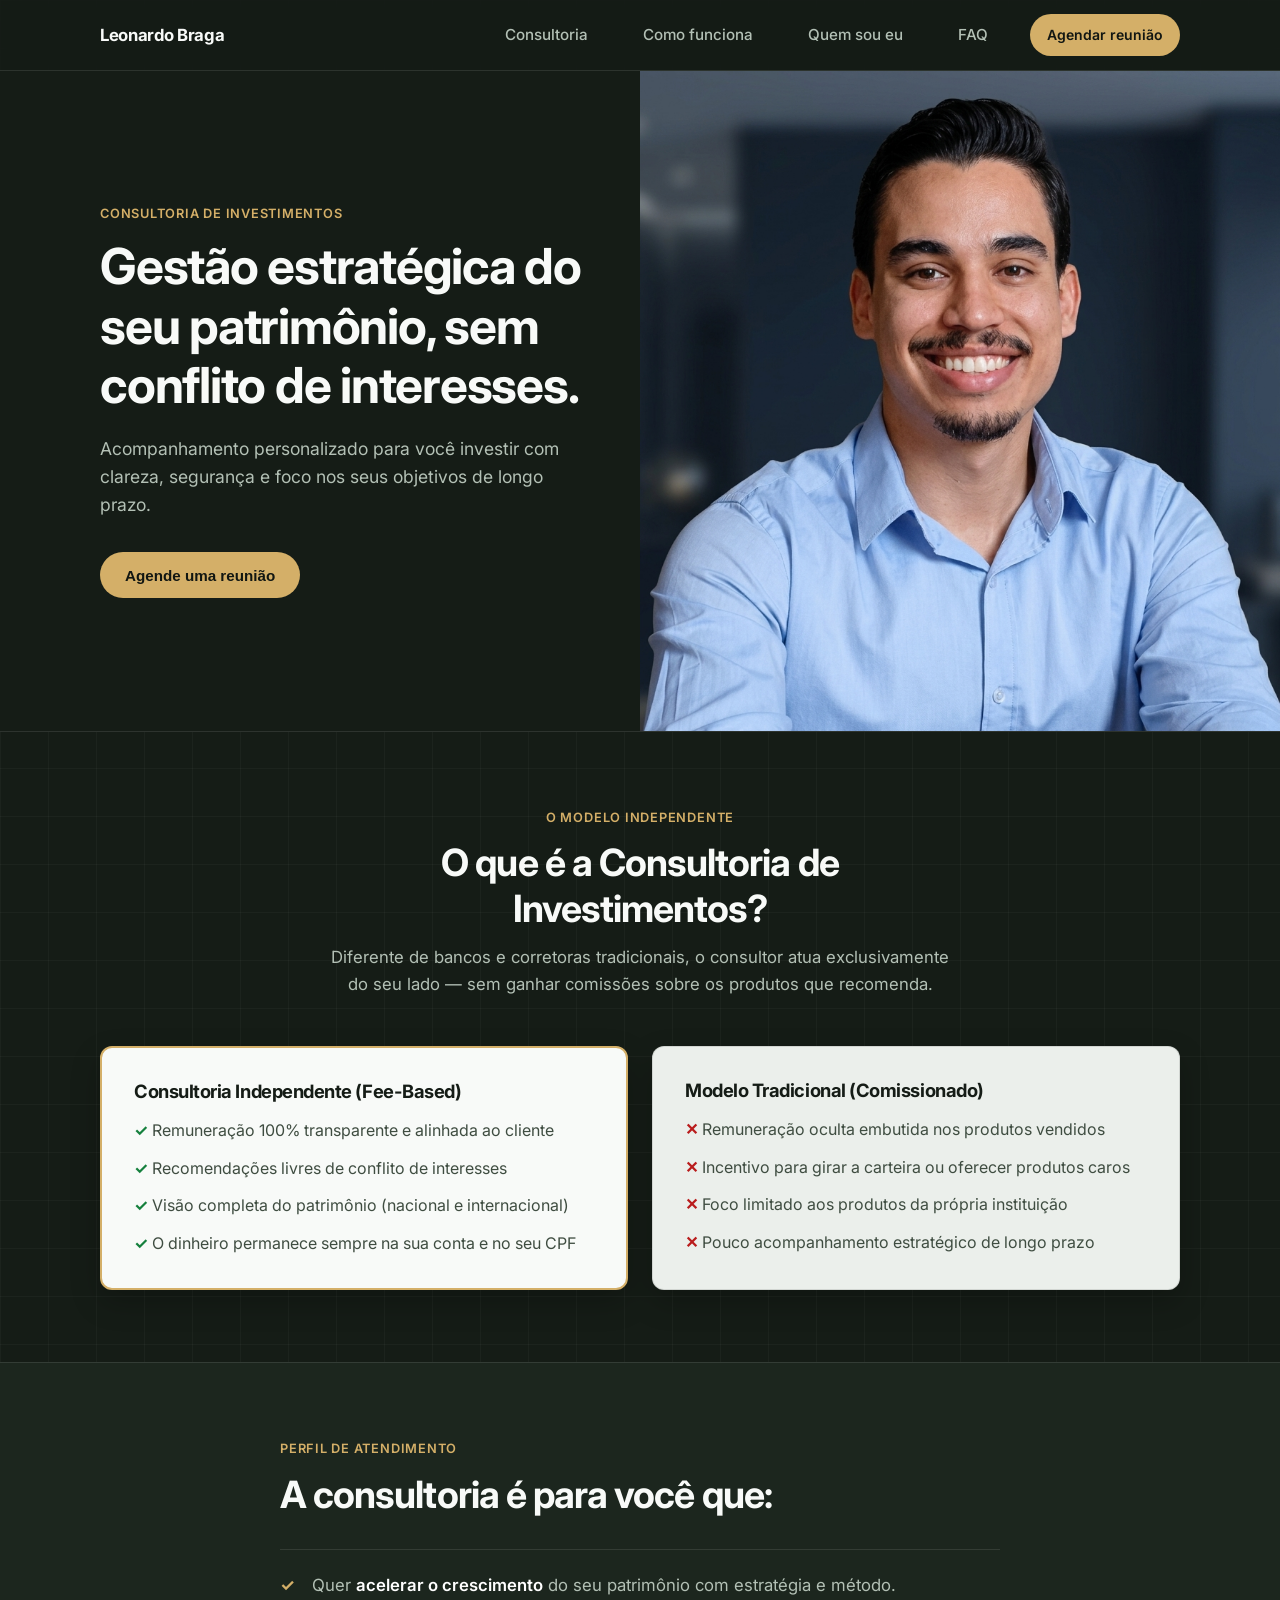
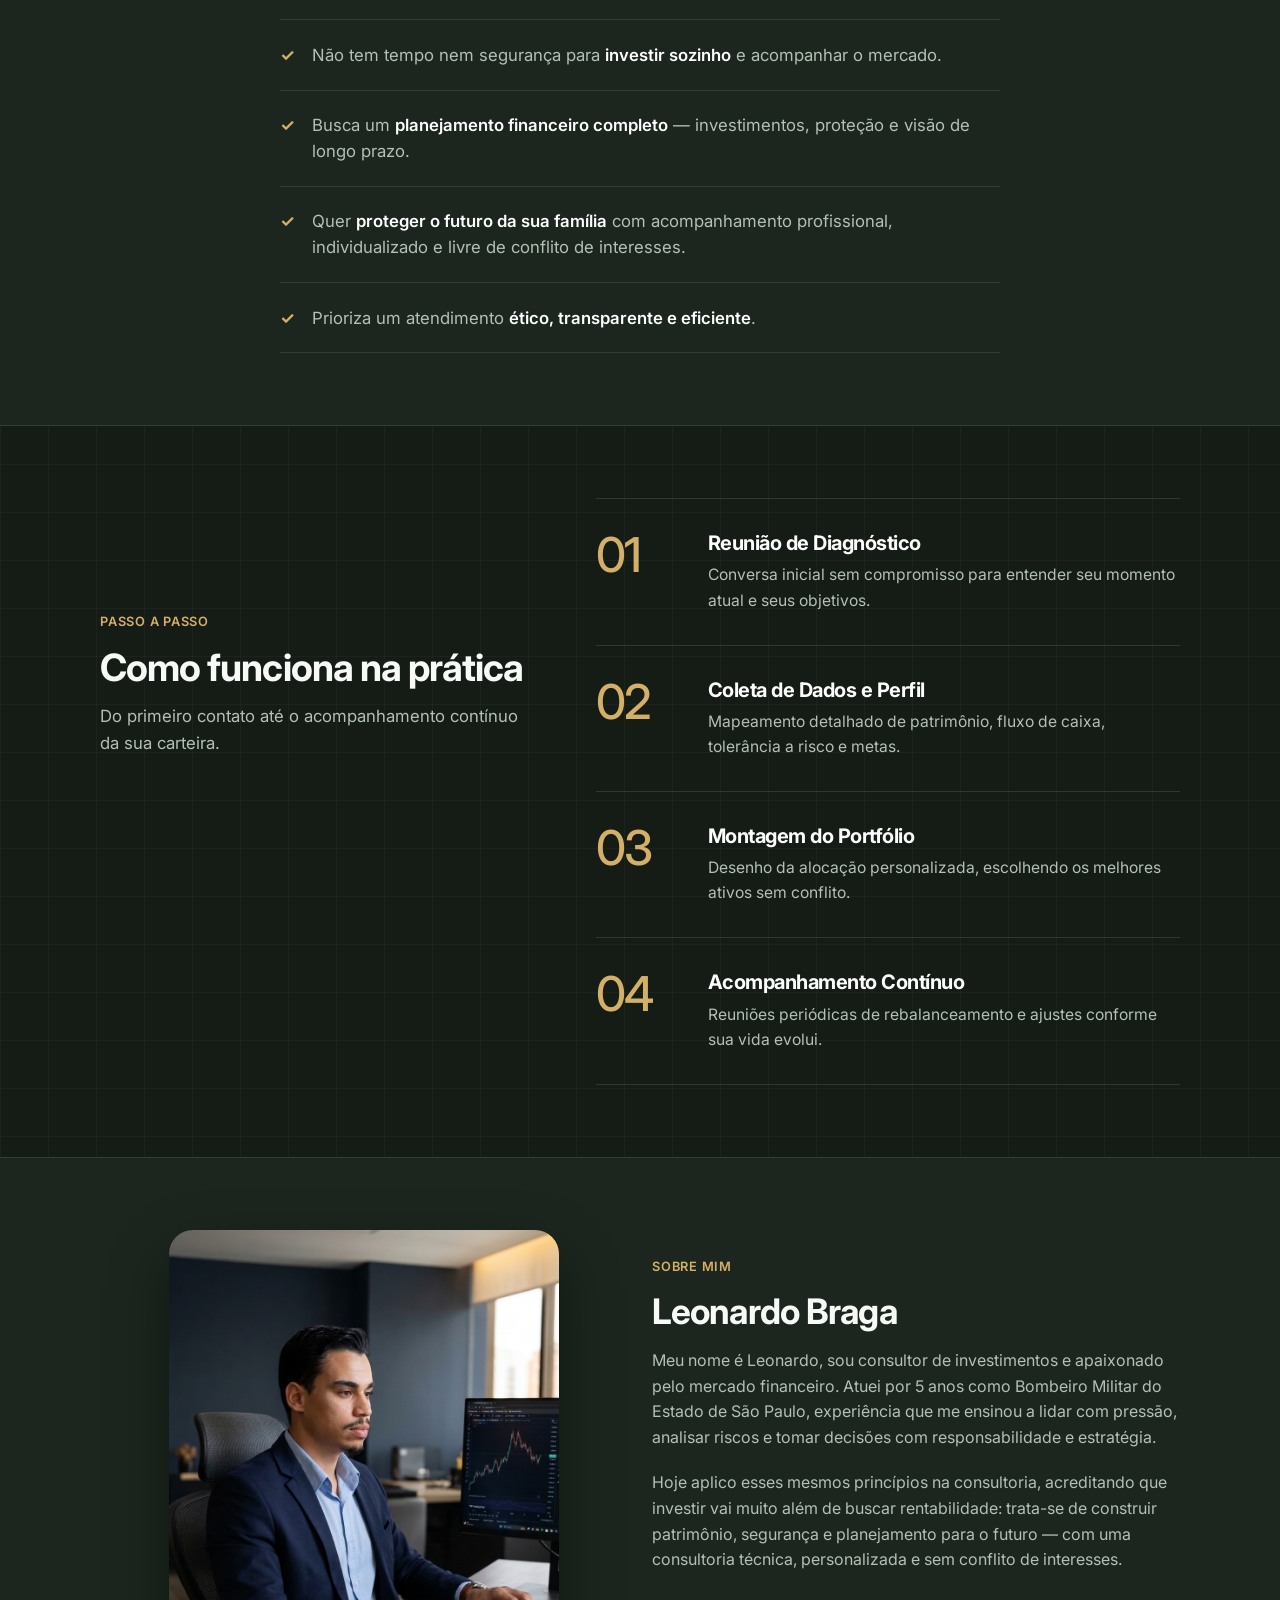
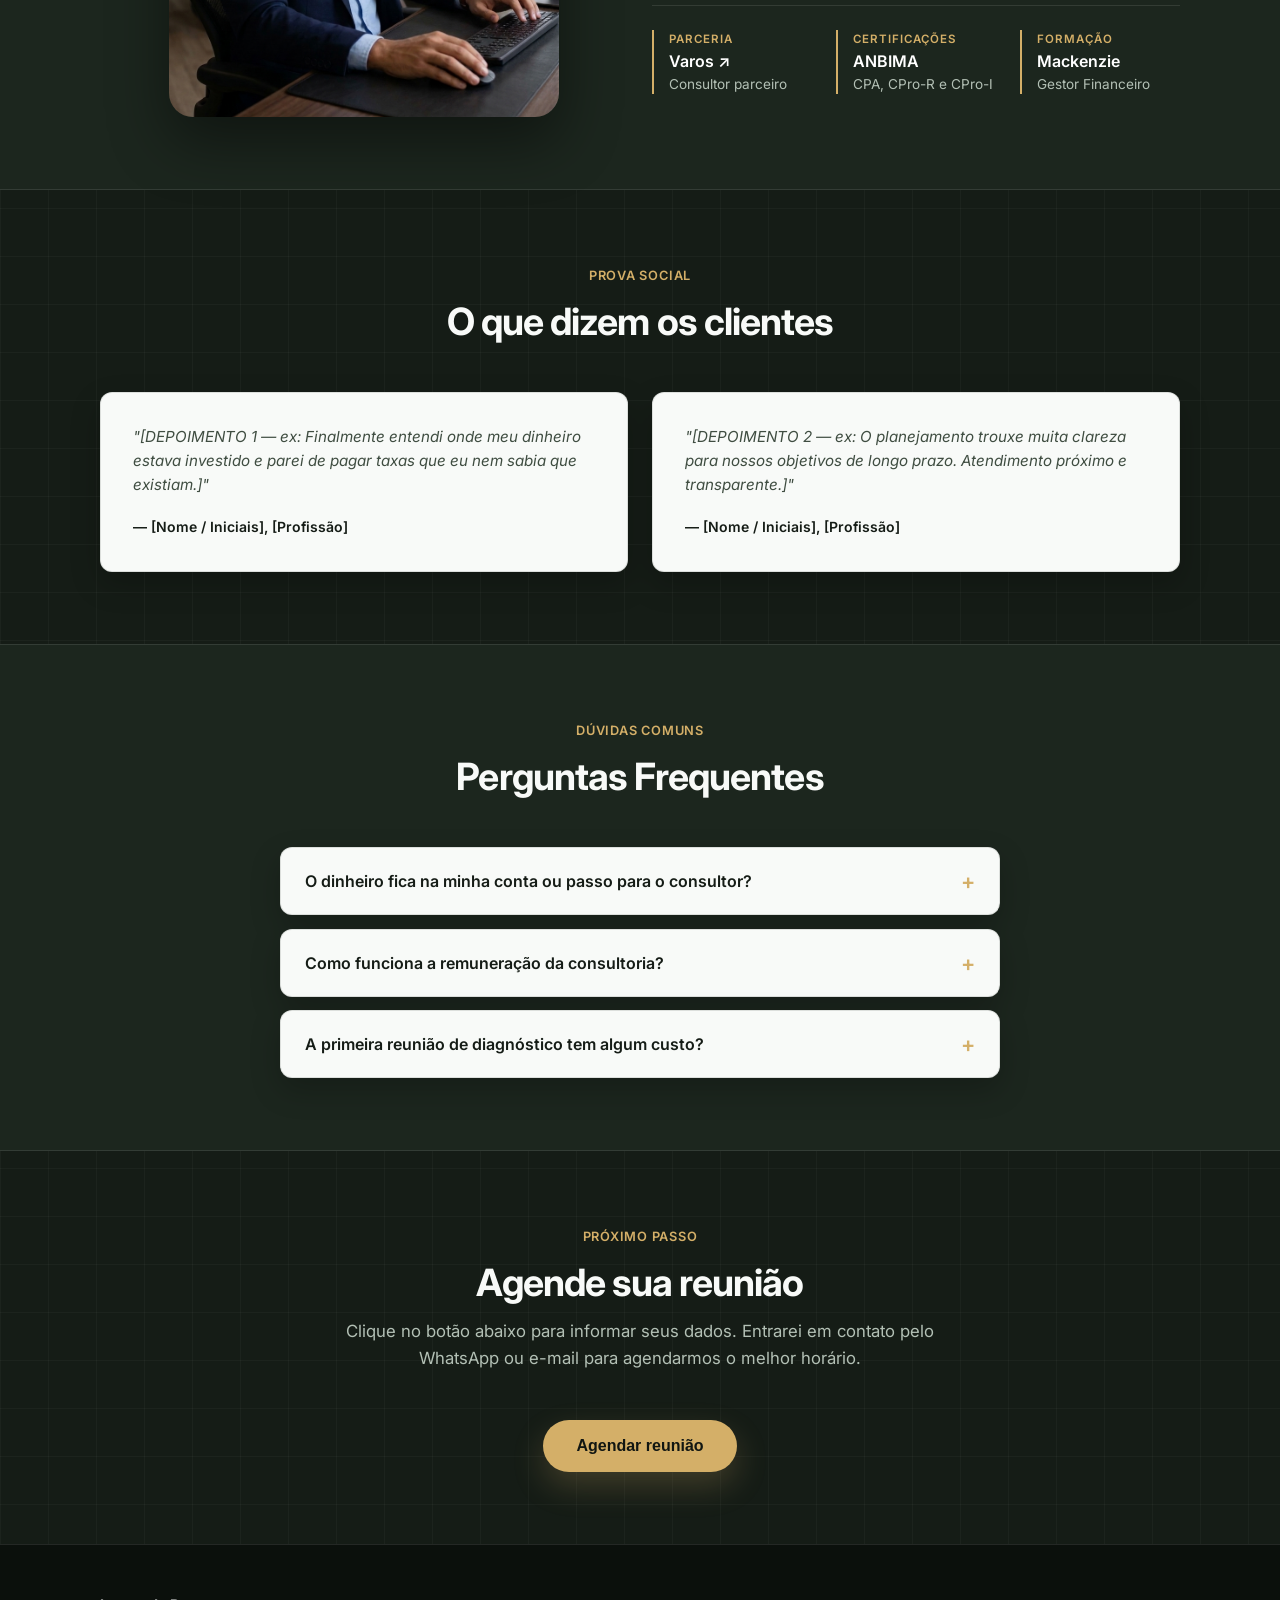
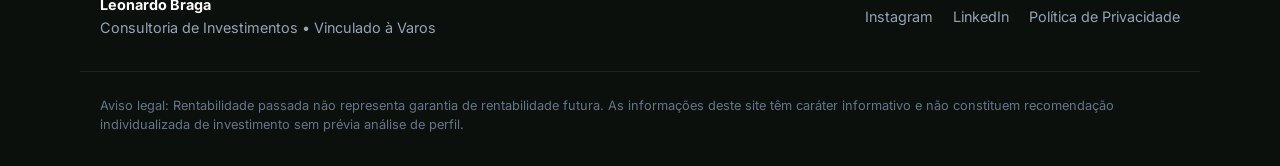
==== commit 4eae3b58: "feat: move lead form to native dialog modal and refine about credentials" ====
--- a/index.html
+++ b/index.html
@@ -43,8 +43,7 @@
       <div class="container hero__grid">
         <div class="hero__text">
           <span class="badge">
-            Consultoria de Investimentos • Parceiro
-            <a href="https://varos.com.br" target="_blank" rel="noopener noreferrer" class="brand-link">Varos</a>
+            Consultoria de Investimentos 
           </span>
           <h1>Gestão estratégica do seu patrimônio, sem conflito de interesses.</h1>
           <p class="hero__subtitle">
@@ -52,7 +51,9 @@
             segurança e foco nos seus objetivos de longo prazo.
           </p>
           <div class="hero__actions">
-            <a href="#agendar" class="btn btn--primary">Agende uma reunião</a>
+            <button type="button" class="btn btn--primary" data-open-modal="lead-modal">
+              Agende uma reunião
+            </button>
           </div>
         </div>
 
@@ -289,16 +290,36 @@
     </div>
   </section>
 
-  <!-- 9. Formulário de Agendamento (CTA Final) -->
-  <section class="section section--dark" id="agendar">
+  <section class="section" id="agendar">
     <div class="container container--narrow">
       <div class="section__header">
         <span class="eyebrow">Próximo Passo</span>
-        <h2>Agende sua reunião de diagnóstico</h2>
+        <h2>Agende sua reunião</h2>
         <p>
-          Preencha os dados abaixo. Entrarei em contato pelo WhatsApp ou e-mail
-          para combinarmos o melhor horário.
+          Clique no botão abaixo para informar seus dados. Entrarei em contato pelo WhatsApp ou e-mail para agendarmos o
+          melhor horário.
         </p>
+      </div>
+
+      <div class="cta-actions">
+        <button type="button" class="btn btn--primary" data-open-modal="lead-modal">
+          Agendar reunião
+        </button>
+      </div>
+    </div>
+  </section>
+
+  <!-- Modal do Formulário de Agendamento -->
+  <dialog id="lead-modal" class="modal" aria-labelledby="modal-title">
+    <div class="modal__card">
+      <div class="modal__header">
+        <div>
+          <span class="eyebrow">Reunião</span>
+          <h3 id="modal-title">Informe seus dados</h3>
+        </div>
+        <button type="button" class="modal__close" data-close-modal aria-label="Fechar janela">
+          ✕
+        </button>
       </div>
 
       <form id="lead-form" class="lead-form" novalidate>
@@ -363,8 +384,7 @@
         <p id="form-status" class="form-status" role="status" aria-live="polite"></p>
       </form>
     </div>
-  </section>
-  </main>
+  </dialog>
 
   <!-- 10. Rodapé -->
   <footer class="footer">
--- a/css/styles.css
+++ b/css/styles.css
@@ -1145,52 +1145,130 @@
 }
 
 /* ==========================================================================
-   20. Destaque de Conversão no Formulário (Card Claro + Borda Dourada)
-   ========================================================================== */
-#agendar {
-    background: radial-gradient(circle at top center, #223024 0%, #101611 70%);
-}
-
-#agendar .lead-form {
+   20. Seção CTA Final + Modal de Agendamento (<dialog>)
+   ========================================================================== */
+
+.cta-actions {
+    display: flex;
+    justify-content: center;
+}
+
+#agendar .btn--primary {
+    background-color: var(--color-accent);
+    color: #111612;
+    padding: 1rem 2rem;
+    font-size: 1rem;
+    box-shadow: 0 14px 32px rgba(212, 175, 104, 0.22);
+}
+
+#agendar .btn--primary:hover {
+    background-color: var(--color-accent-hover);
+}
+
+.modal {
+    margin: auto;
+    padding: 0;
+    border: none;
+    background: transparent;
+    width: min(92vw, 620px);
+    max-width: none;
+    max-height: 90vh;
+    overflow: visible;
+}
+
+.modal::backdrop {
+    background: rgba(11, 16, 12, 0.78);
+    backdrop-filter: blur(6px);
+}
+
+.modal__card {
     background-color: #f8faf8;
     border: 1.5px solid rgba(212, 175, 104, 0.55);
-    box-shadow: 0 24px 60px rgba(0, 0, 0, 0.45), 0 0 0 6px rgba(212, 175, 104, 0.08);
-    padding: 2.5rem;
-}
-
-#agendar .lead-form label {
+    border-radius: 20px;
+    box-shadow: 0 24px 60px rgba(0, 0, 0, 0.5), 0 0 0 6px rgba(212, 175, 104, 0.08);
+    padding: 2rem;
+    max-height: 90vh;
+    overflow-y: auto;
+}
+
+.modal__header {
+    display: flex;
+    align-items: flex-start;
+    justify-content: space-between;
+    gap: 1rem;
+    margin-bottom: 1.5rem;
+}
+
+.modal__header .eyebrow {
+    margin-bottom: 0.25rem;
+    color: #8f6d2e;
+}
+
+.modal__header h3 {
+    color: #151c16;
+    font-size: 1.45rem;
+}
+
+.modal__close {
+    width: 36px;
+    height: 36px;
+    border-radius: 999px;
+    border: 1px solid #cbd5ce;
+    background: #ffffff;
+    color: #151c16;
+    font-size: 1rem;
+    display: inline-flex;
+    align-items: center;
+    justify-content: center;
+    cursor: pointer;
+    flex-shrink: 0;
+    transition: background-color 0.2s, border-color 0.2s;
+}
+
+.modal__close:hover {
+    background-color: #ebefeb;
+    border-color: #151c16;
+}
+
+.modal .lead-form {
+    background: transparent;
+    border: none;
+    padding: 0;
+}
+
+.modal .lead-form label {
     color: #151c16;
     font-weight: 600;
 }
 
-#agendar .form-group input,
-#agendar .form-group select {
+.modal .form-group input,
+.modal .form-group select {
     background-color: #ffffff;
     color: #151c16;
     border: 1.5px solid #cbd5ce;
 }
 
-#agendar .form-group input::placeholder {
+.modal .form-group input::placeholder {
     color: #6b7b6e;
 }
 
-#agendar .form-group input:focus,
-#agendar .form-group select:focus {
+.modal .form-group input:focus,
+.modal .form-group select:focus {
     border-color: var(--color-accent);
     outline: 3px solid rgba(212, 175, 104, 0.25);
 }
 
-#agendar .form-group--checkbox label {
+.modal .form-group--checkbox label {
     font-weight: 400;
     color: #3f4d41;
 }
 
-#agendar .form-group--checkbox a {
+.modal .form-group--checkbox a {
     color: #8f6d2e;
     font-weight: 600;
 }
 
-#agendar .btn--primary {
+.modal .btn--primary {
     background-color: #151c16;
     color: #ffffff;
     padding: 1rem 1.5rem;
@@ -1198,16 +1276,16 @@
     box-shadow: 0 10px 25px rgba(21, 28, 22, 0.25);
 }
 
-#agendar .btn--primary:hover {
+.modal .btn--primary:hover {
     background-color: #243326;
 }
 
-#agendar .form-status--success {
+.modal .form-status--success {
     color: #15803d;
     font-weight: 600;
 }
 
-#agendar .form-status--error {
+.modal .form-status--error {
     color: #b91c1c;
     font-weight: 600;
 }
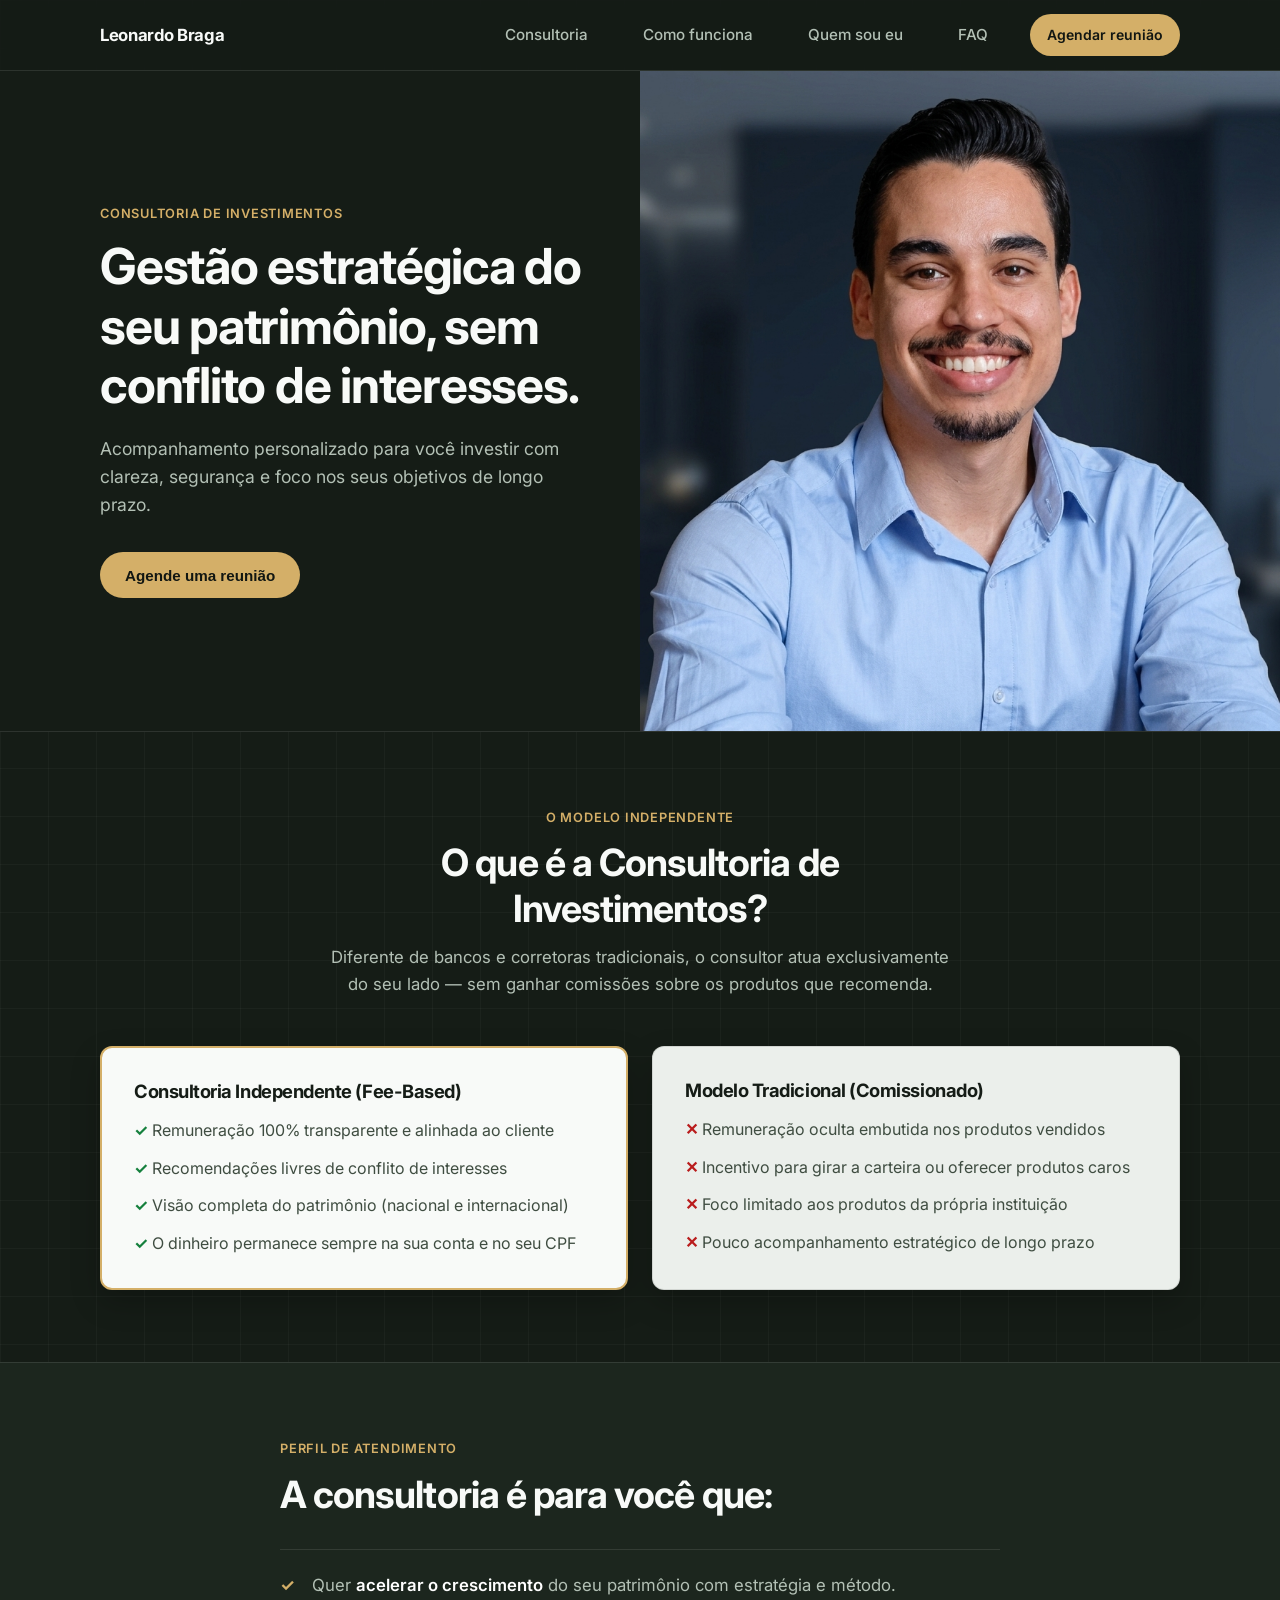
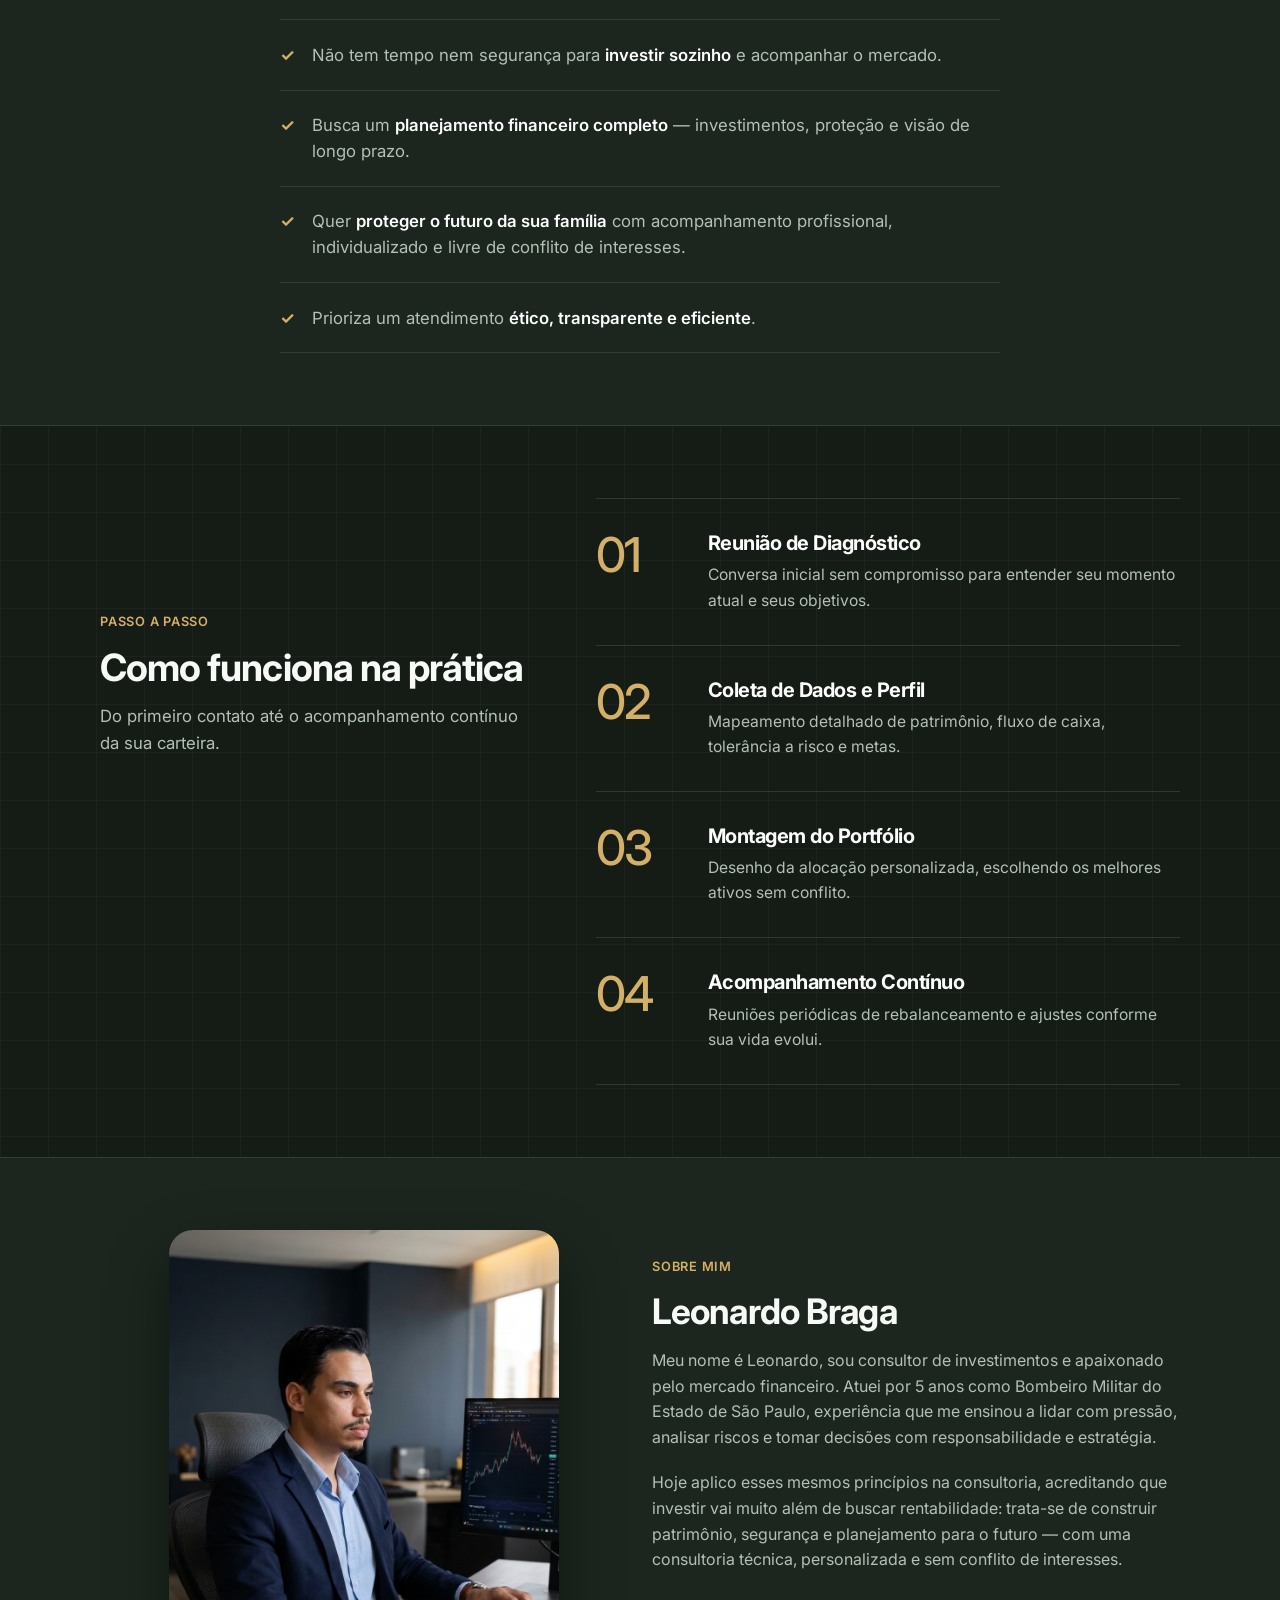
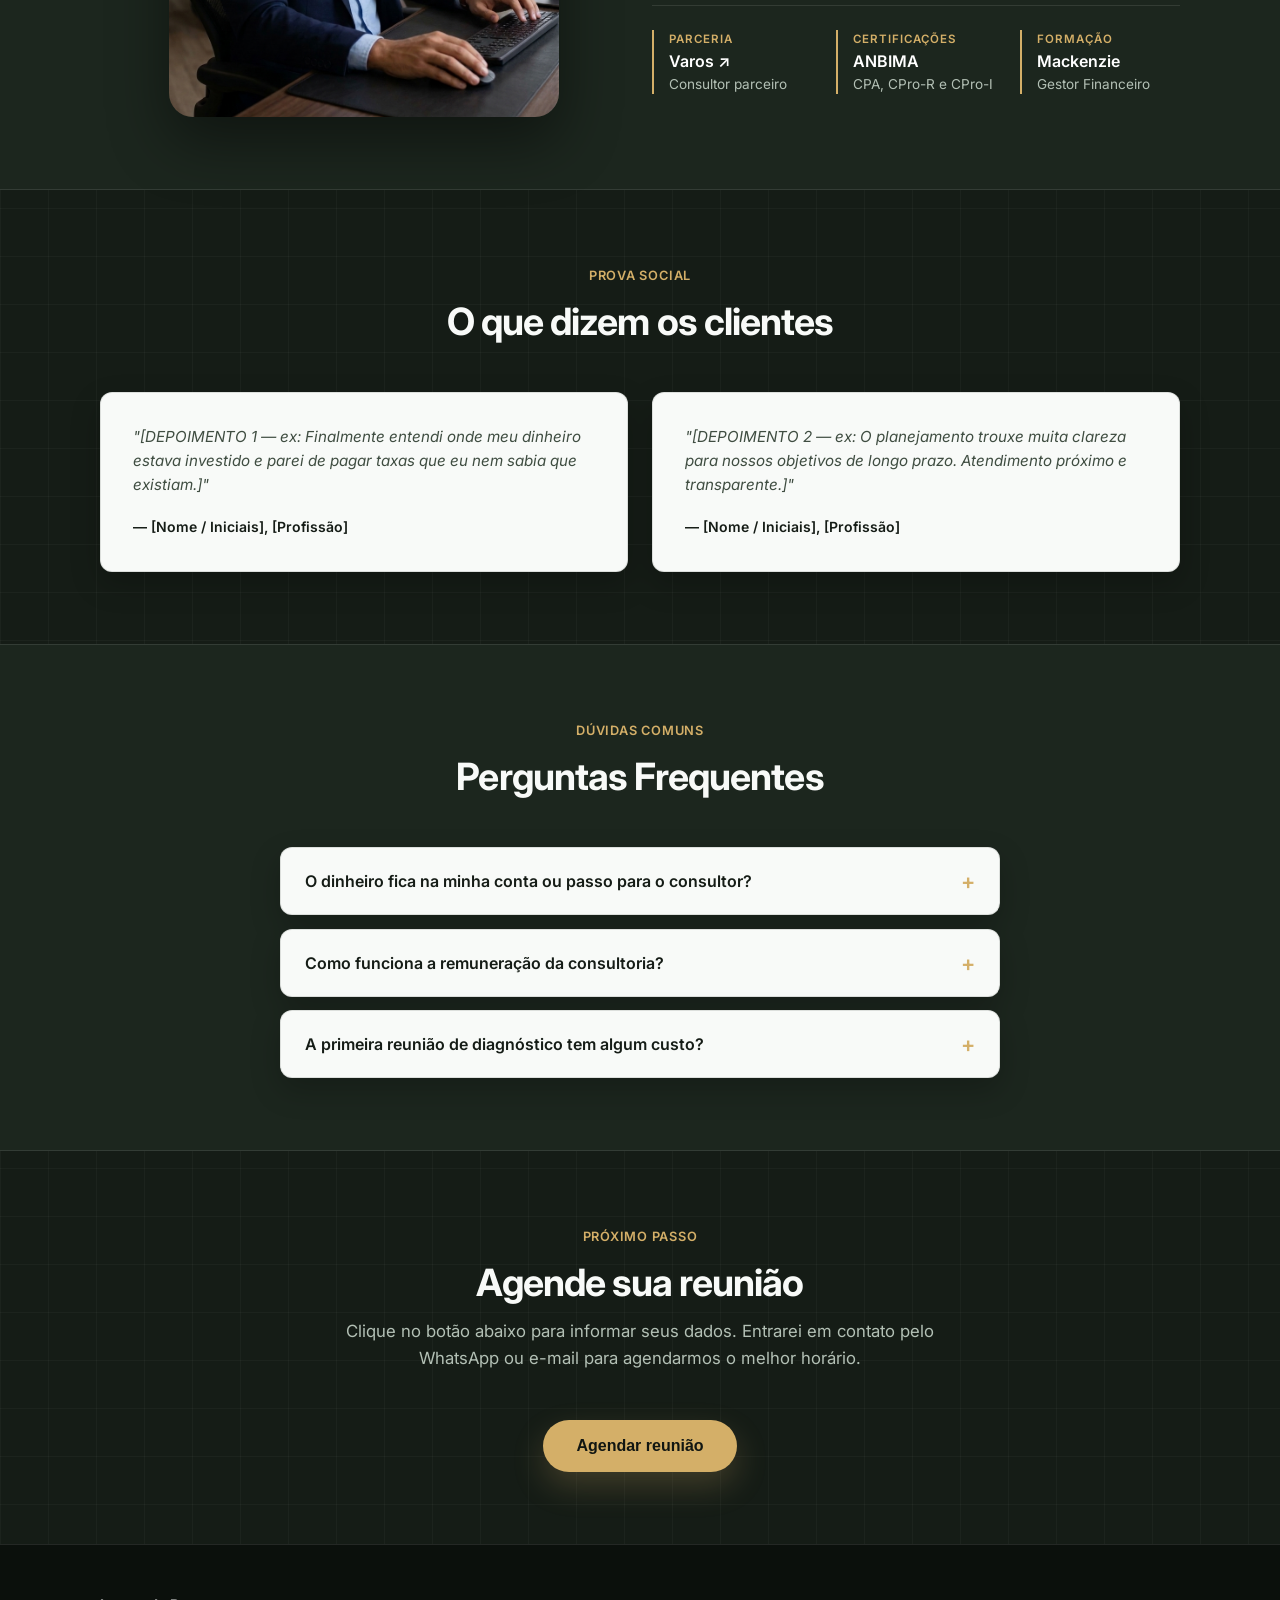
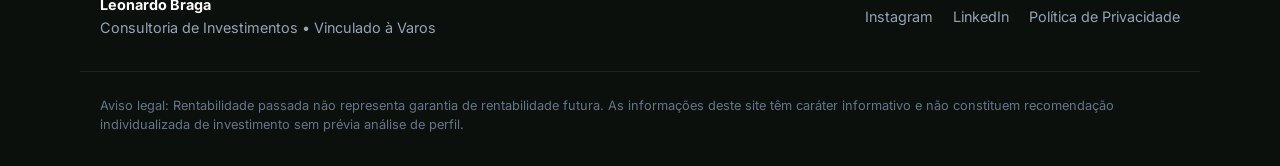
==== commit 84b59c0e: "feat: add shimmer animation to primary CTA buttons and fix currency label in form option" ====
--- a/index.html
+++ b/index.html
@@ -348,10 +348,9 @@
 
         <div class="form-row">
           <div class="form-group">
-            <label for="patrimonio">Patrimônio investido (opcional)</label>
+            <label for="patrimonio">Patrimônio investido</label>
             <select id="patrimonio" name="patrimonio">
-              <option value="">Prefiro não informar</option>
-              <option value="ate-100k">Até R$ 100 mil</option>
+              <option value="ate-100k">R$ 50 mil a R$ 100 mil</option>
               <option value="100k-300k">R$ 100 mil a R$ 300 mil</option>
               <option value="300k-1m">R$ 300 mil a R$ 1 milhão</option>
               <option value="acima-1m">Acima de R$ 1 milhão</option>
--- a/css/styles.css
+++ b/css/styles.css
@@ -1174,11 +1174,43 @@
     max-width: none;
     max-height: 90vh;
     overflow: visible;
+    opacity: 0;
+    transform: translateY(16px) scale(0.97);
+    transition:
+        opacity 0.45s ease,
+        transform 0.45s cubic-bezier(0.22, 1, 0.36, 1),
+        overlay 0.45s allow-discrete,
+        display 0.45s allow-discrete;
+}
+
+.modal[open] {
+    opacity: 1;
+    transform: translateY(0) scale(1);
 }
 
 .modal::backdrop {
     background: rgba(11, 16, 12, 0.78);
     backdrop-filter: blur(6px);
+    opacity: 0;
+    transition:
+        opacity 0.45s ease,
+        overlay 0.45s allow-discrete,
+        display 0.45s allow-discrete;
+}
+
+.modal[open]::backdrop {
+    opacity: 1;
+}
+
+@starting-style {
+    .modal[open] {
+        opacity: 0;
+        transform: translateY(16px) scale(0.97);
+    }
+
+    .modal[open]::backdrop {
+        opacity: 0;
+    }
 }
 
 .modal__card {
@@ -1288,4 +1320,42 @@
 .modal .form-status--error {
     color: #b91c1c;
     font-weight: 600;
+}
+
+/* ==========================================================================
+   21. Efeito Shimmer (Reflexo Deslizante nos Botões CTA)
+   ========================================================================== */
+.btn--primary {
+    position: relative;
+    overflow: hidden;
+}
+
+.btn--primary::after {
+    content: "";
+    position: absolute;
+    inset: 0;
+    background: linear-gradient(120deg,
+            transparent 25%,
+            rgba(255, 255, 255, 0.42) 50%,
+            transparent 75%);
+    transform: translateX(-120%);
+    animation: btnShimmer 4s ease-in-out infinite;
+    pointer-events: none;
+}
+
+@keyframes btnShimmer {
+    0% {
+        transform: translateX(-120%);
+    }
+
+    35%,
+    100% {
+        transform: translateX(120%);
+    }
+}
+
+@media (prefers-reduced-motion: reduce) {
+    .btn--primary::after {
+        animation: none;
+    }
 }
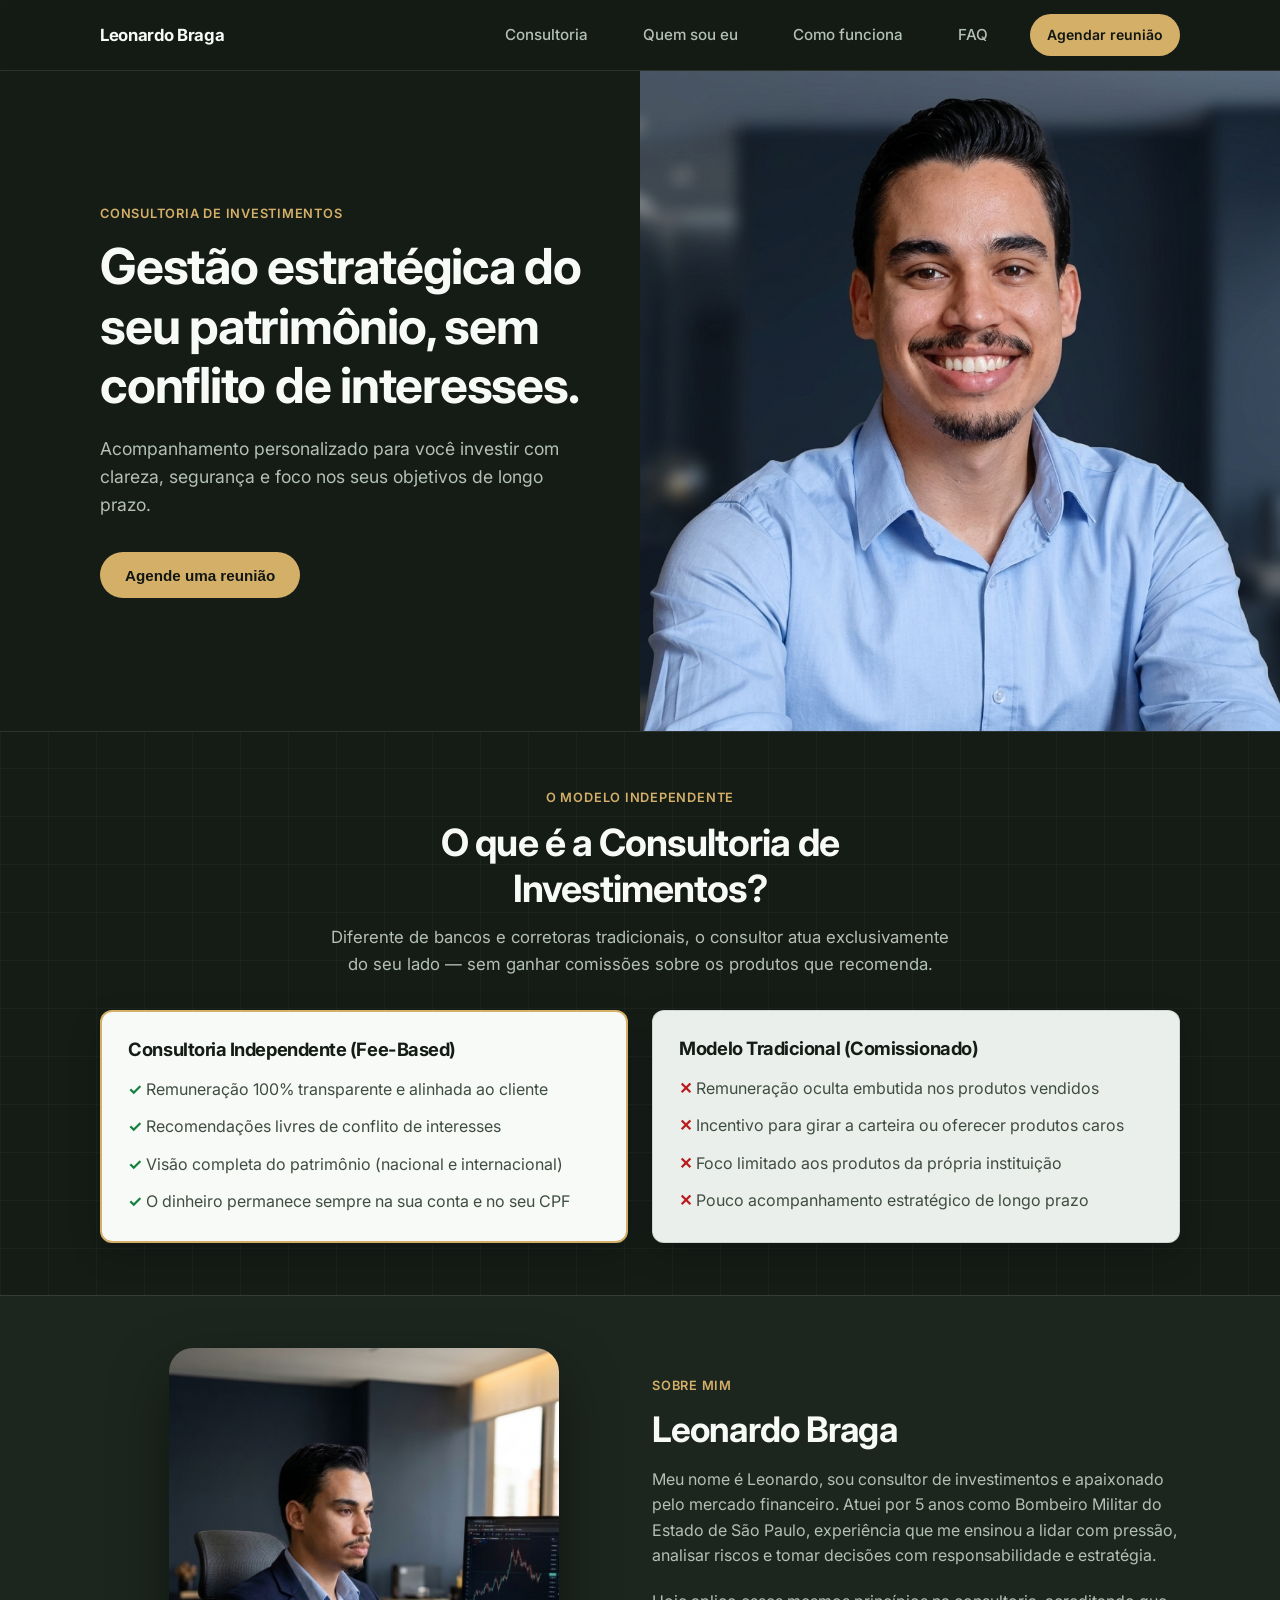
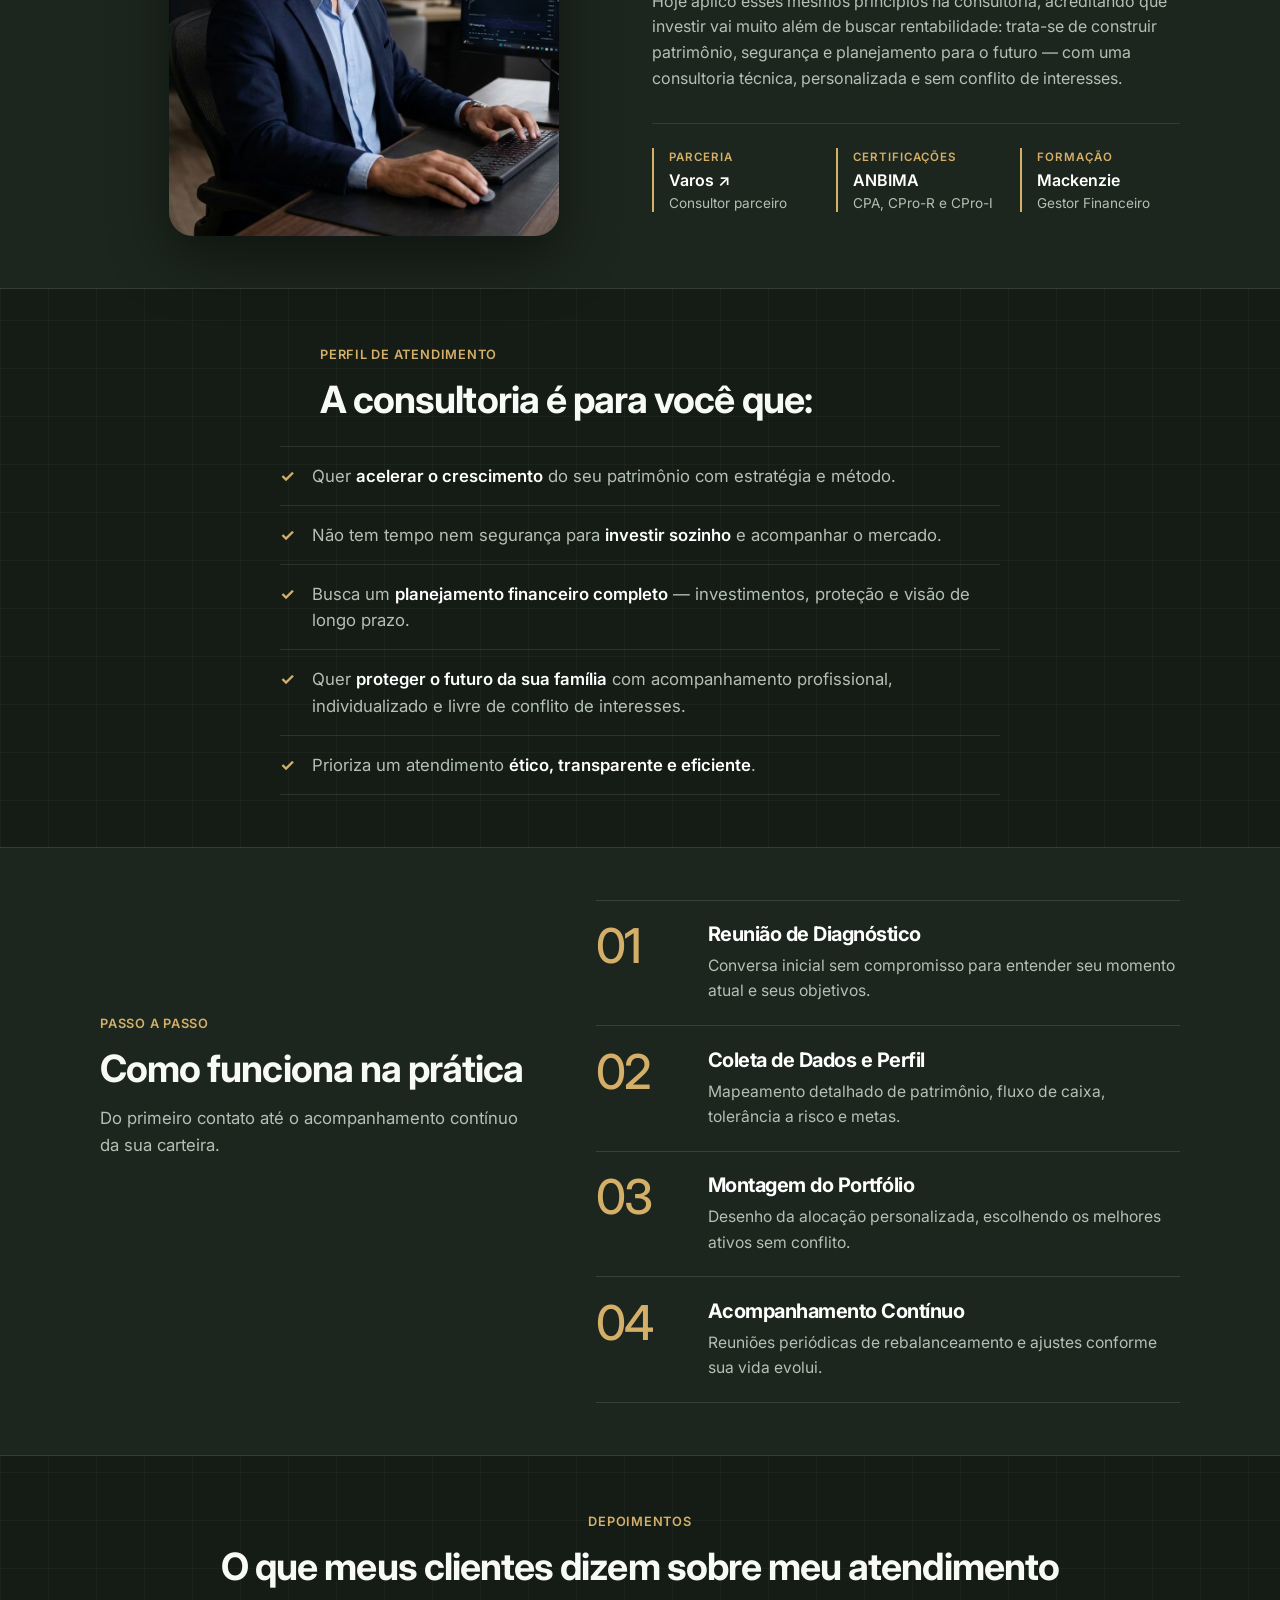
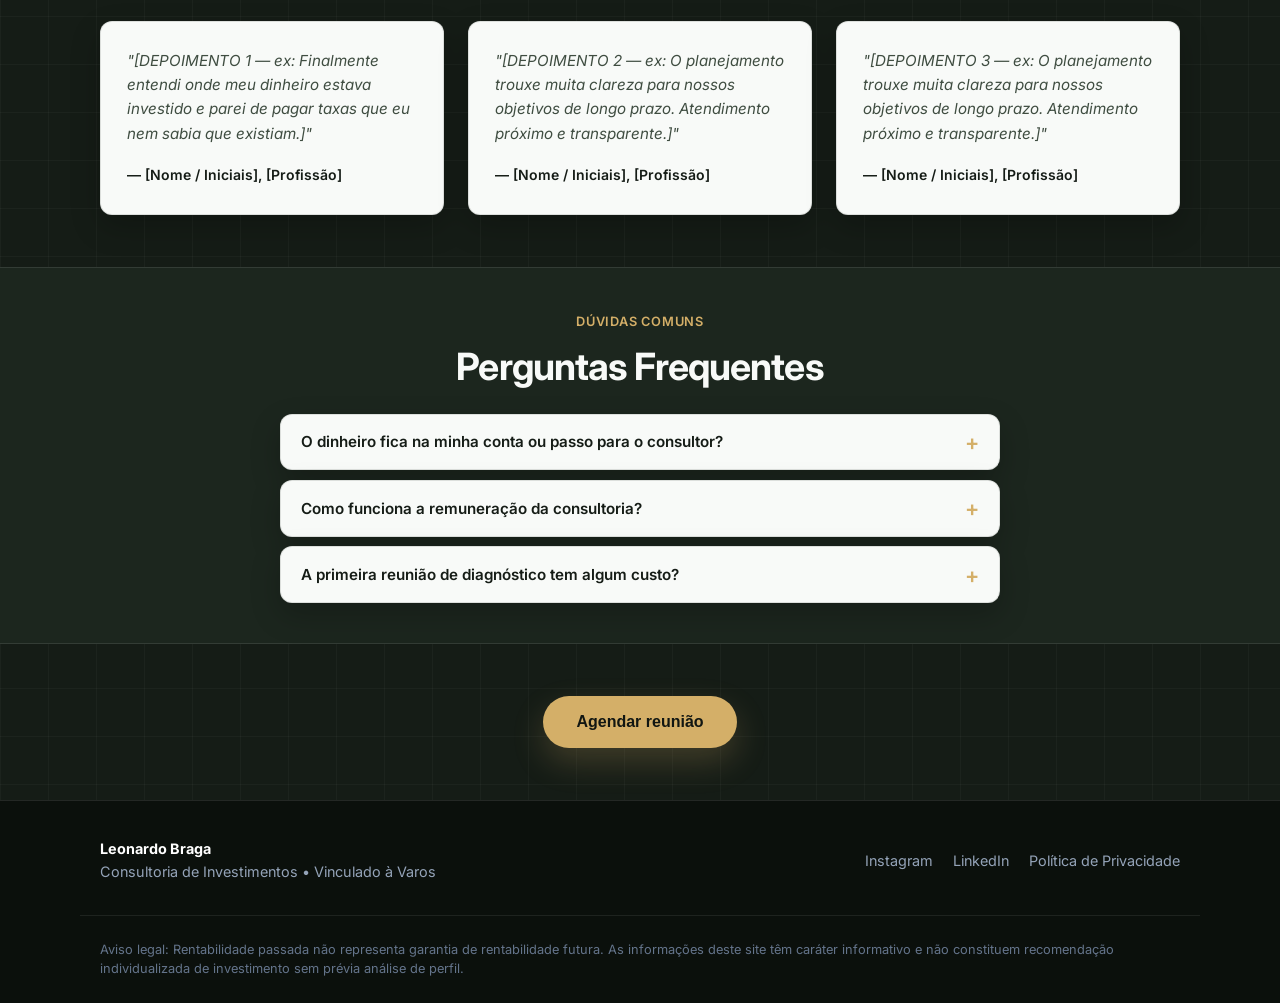
==== commit 1c2ecb45: "refactor: reorganize sections, add vertical spacing styles, and update testimonials content" ====
--- a/index.html
+++ b/index.html
@@ -29,8 +29,8 @@
 
       <nav id="nav-menu" class="navbar__menu" aria-label="Navegação principal">
         <a href="#consultoria">Consultoria</a>
+        <a href="#sobre">Quem sou eu</a>
         <a href="#como-funciona">Como funciona</a>
-        <a href="#sobre">Quem sou eu</a>
         <a href="#faq">FAQ</a>
         <a href="#agendar" class="btn btn--primary btn--sm">Agendar reunião</a>
       </nav>
@@ -43,7 +43,7 @@
       <div class="container hero__grid">
         <div class="hero__text">
           <span class="badge">
-            Consultoria de Investimentos 
+            Consultoria de Investimentos
           </span>
           <h1>Gestão estratégica do seu patrimônio, sem conflito de interesses.</h1>
           <p class="hero__subtitle">
@@ -101,64 +101,7 @@
       </div>
     </section>
 
-    <!-- 4. Para quem é -->
-    <section class="section section--alt" id="para-quem">
-      <div class="container container--narrow">
-        <div class="section__header section__header--left">
-          <span class="eyebrow">Perfil de Atendimento</span>
-          <h2>A consultoria é para você que:</h2>
-        </div>
-
-        <ul class="audience-list">
-          <li>Quer <strong>acelerar o crescimento</strong> do seu patrimônio com estratégia e método.</li>
-          <li>Não tem tempo nem segurança para <strong>investir sozinho</strong> e acompanhar o mercado.</li>
-          <li>Busca um <strong>planejamento financeiro completo</strong> — investimentos, proteção e visão de longo
-            prazo.</li>
-          <li>Quer <strong>proteger o futuro da sua família</strong> com acompanhamento profissional, individualizado e
-            livre de conflito de interesses.</li>
-          <li>Prioriza um atendimento <strong>ético, transparente e eficiente</strong>.</li>
-        </ul>
-      </div>
-    </section>
-
-    <!-- 5. Etapas após a reunião -->
-    <section class="section" id="como-funciona">
-      <div class="container">
-        <div class="section__header">
-          <span class="eyebrow">Passo a Passo</span>
-          <h2>Como funciona na prática</h2>
-          <p>Do primeiro contato até o acompanhamento contínuo da sua carteira.</p>
-        </div>
-
-        <ol class="steps-grid">
-          <li class="step-card">
-            <span class="step-card__number">01</span>
-            <h3>Reunião de Diagnóstico</h3>
-            <p>Conversa inicial sem compromisso para entender seu momento atual e seus objetivos.</p>
-          </li>
-
-          <li class="step-card">
-            <span class="step-card__number">02</span>
-            <h3>Coleta de Dados e Perfil</h3>
-            <p>Mapeamento detalhado de patrimônio, fluxo de caixa, tolerância a risco e metas.</p>
-          </li>
-
-          <li class="step-card">
-            <span class="step-card__number">03</span>
-            <h3>Montagem do Portfólio</h3>
-            <p>Desenho da alocação personalizada, escolhendo os melhores ativos sem conflito.</p>
-          </li>
-
-          <li class="step-card">
-            <span class="step-card__number">04</span>
-            <h3>Acompanhamento Contínuo</h3>
-            <p>Reuniões periódicas de rebalanceamento e ajustes conforme sua vida evolui.</p>
-          </li>
-        </ol>
-      </div>
-    </section>
-
-    <!-- 6. Quem sou eu -->
+    <!-- 4. Quem sou eu -->
     <section class="section section--alt" id="sobre">
       <div class="container about-grid">
         <div class="about__media">
@@ -206,12 +149,69 @@
       </div>
     </section>
 
-    <!-- 7. Prova Social -->
+    <!-- 5. Para quem é -->
+    <section class="section" id="para-quem">
+      <div class="container container--narrow">
+        <div class="section__header section__header--left">
+          <span class="eyebrow">Perfil de Atendimento</span>
+          <h2>A consultoria é para você que:</h2>
+        </div>
+
+        <ul class="audience-list">
+          <li>Quer <strong>acelerar o crescimento</strong> do seu patrimônio com estratégia e método.</li>
+          <li>Não tem tempo nem segurança para <strong>investir sozinho</strong> e acompanhar o mercado.</li>
+          <li>Busca um <strong>planejamento financeiro completo</strong> — investimentos, proteção e visão de longo
+            prazo.</li>
+          <li>Quer <strong>proteger o futuro da sua família</strong> com acompanhamento profissional, individualizado e
+            livre de conflito de interesses.</li>
+          <li>Prioriza um atendimento <strong>ético, transparente e eficiente</strong>.</li>
+        </ul>
+      </div>
+    </section>
+
+    <!-- 6. Etapas após a reunião -->
+    <section class="section section--alt" id="como-funciona">
+      <div class="container">
+        <div class="section__header">
+          <span class="eyebrow">Passo a Passo</span>
+          <h2>Como funciona na prática</h2>
+          <p>Do primeiro contato até o acompanhamento contínuo da sua carteira.</p>
+        </div>
+
+        <ol class="steps-grid">
+          <li class="step-card">
+            <span class="step-card__number">01</span>
+            <h3>Reunião de Diagnóstico</h3>
+            <p>Conversa inicial sem compromisso para entender seu momento atual e seus objetivos.</p>
+          </li>
+
+          <li class="step-card">
+            <span class="step-card__number">02</span>
+            <h3>Coleta de Dados e Perfil</h3>
+            <p>Mapeamento detalhado de patrimônio, fluxo de caixa, tolerância a risco e metas.</p>
+          </li>
+
+          <li class="step-card">
+            <span class="step-card__number">03</span>
+            <h3>Montagem do Portfólio</h3>
+            <p>Desenho da alocação personalizada, escolhendo os melhores ativos sem conflito.</p>
+          </li>
+
+          <li class="step-card">
+            <span class="step-card__number">04</span>
+            <h3>Acompanhamento Contínuo</h3>
+            <p>Reuniões periódicas de rebalanceamento e ajustes conforme sua vida evolui.</p>
+          </li>
+        </ol>
+      </div>
+    </section>
+
+    <!-- 7. Depoimentos -->
     <section class="section" id="depoimentos">
       <div class="container">
         <div class="section__header">
-          <span class="eyebrow">Prova Social</span>
-          <h2>O que dizem os clientes</h2>
+          <span class="eyebrow">Depoimentos</span>
+          <h2>O que meus clientes dizem sobre meu atendimento</h2>
         </div>
 
         <div class="cards-grid">
@@ -226,6 +226,13 @@
           <blockquote class="card testimonial">
             <p>
               "[DEPOIMENTO 2 — ex: O planejamento trouxe muita clareza para
+              nossos objetivos de longo prazo. Atendimento próximo e transparente.]"
+            </p>
+            <cite>— [Nome / Iniciais], [Profissão]</cite>
+          </blockquote>
+          <blockquote class="card testimonial">
+            <p>
+              "[DEPOIMENTO 3 — ex: O planejamento trouxe muita clareza para
               nossos objetivos de longo prazo. Atendimento próximo e transparente.]"
             </p>
             <cite>— [Nome / Iniciais], [Profissão]</cite>
@@ -292,15 +299,6 @@
 
   <section class="section" id="agendar">
     <div class="container container--narrow">
-      <div class="section__header">
-        <span class="eyebrow">Próximo Passo</span>
-        <h2>Agende sua reunião</h2>
-        <p>
-          Clique no botão abaixo para informar seus dados. Entrarei em contato pelo WhatsApp ou e-mail para agendarmos o
-          melhor horário.
-        </p>
-      </div>
-
       <div class="cta-actions">
         <button type="button" class="btn btn--primary" data-open-modal="lead-modal">
           Agendar reunião
--- a/css/styles.css
+++ b/css/styles.css
@@ -1358,4 +1358,68 @@
     .btn--primary::after {
         animation: none;
     }
-}+}
+
+/* ==========================================================================
+   22. Otimização de Espaçamento Vertical
+   ========================================================================== */
+.section {
+    padding: 3.25rem 0;
+}
+
+.section__header {
+    margin: 0 auto 2rem;
+}
+
+#depoimentos .section__header {
+    max-width: 900px;
+}
+
+.section__header--left {
+    margin-bottom: 1.5rem;
+}
+
+#agendar .section__header {
+    margin-bottom: 1.75rem;
+}
+
+.card {
+    padding: 1.65rem;
+}
+
+.audience-list li {
+    padding: 1rem 0 1rem 2rem;
+}
+
+.audience-list li::before {
+    top: 1rem;
+}
+
+#como-funciona .step-card {
+    padding: 1.35rem 0;
+}
+
+#faq {
+    padding: 2.5rem 0;
+}
+
+#faq .section__header {
+    margin-bottom: 1.5rem;
+}
+
+.faq-list {
+    gap: 0.6rem;
+}
+
+.faq-question {
+    padding: 0.9rem 1.25rem;
+    font-size: 0.95rem;
+}
+
+.faq-answer {
+    padding: 0 1.25rem 1rem;
+}
+
+.footer {
+    padding: 2.25rem 0 1.5rem;
+}
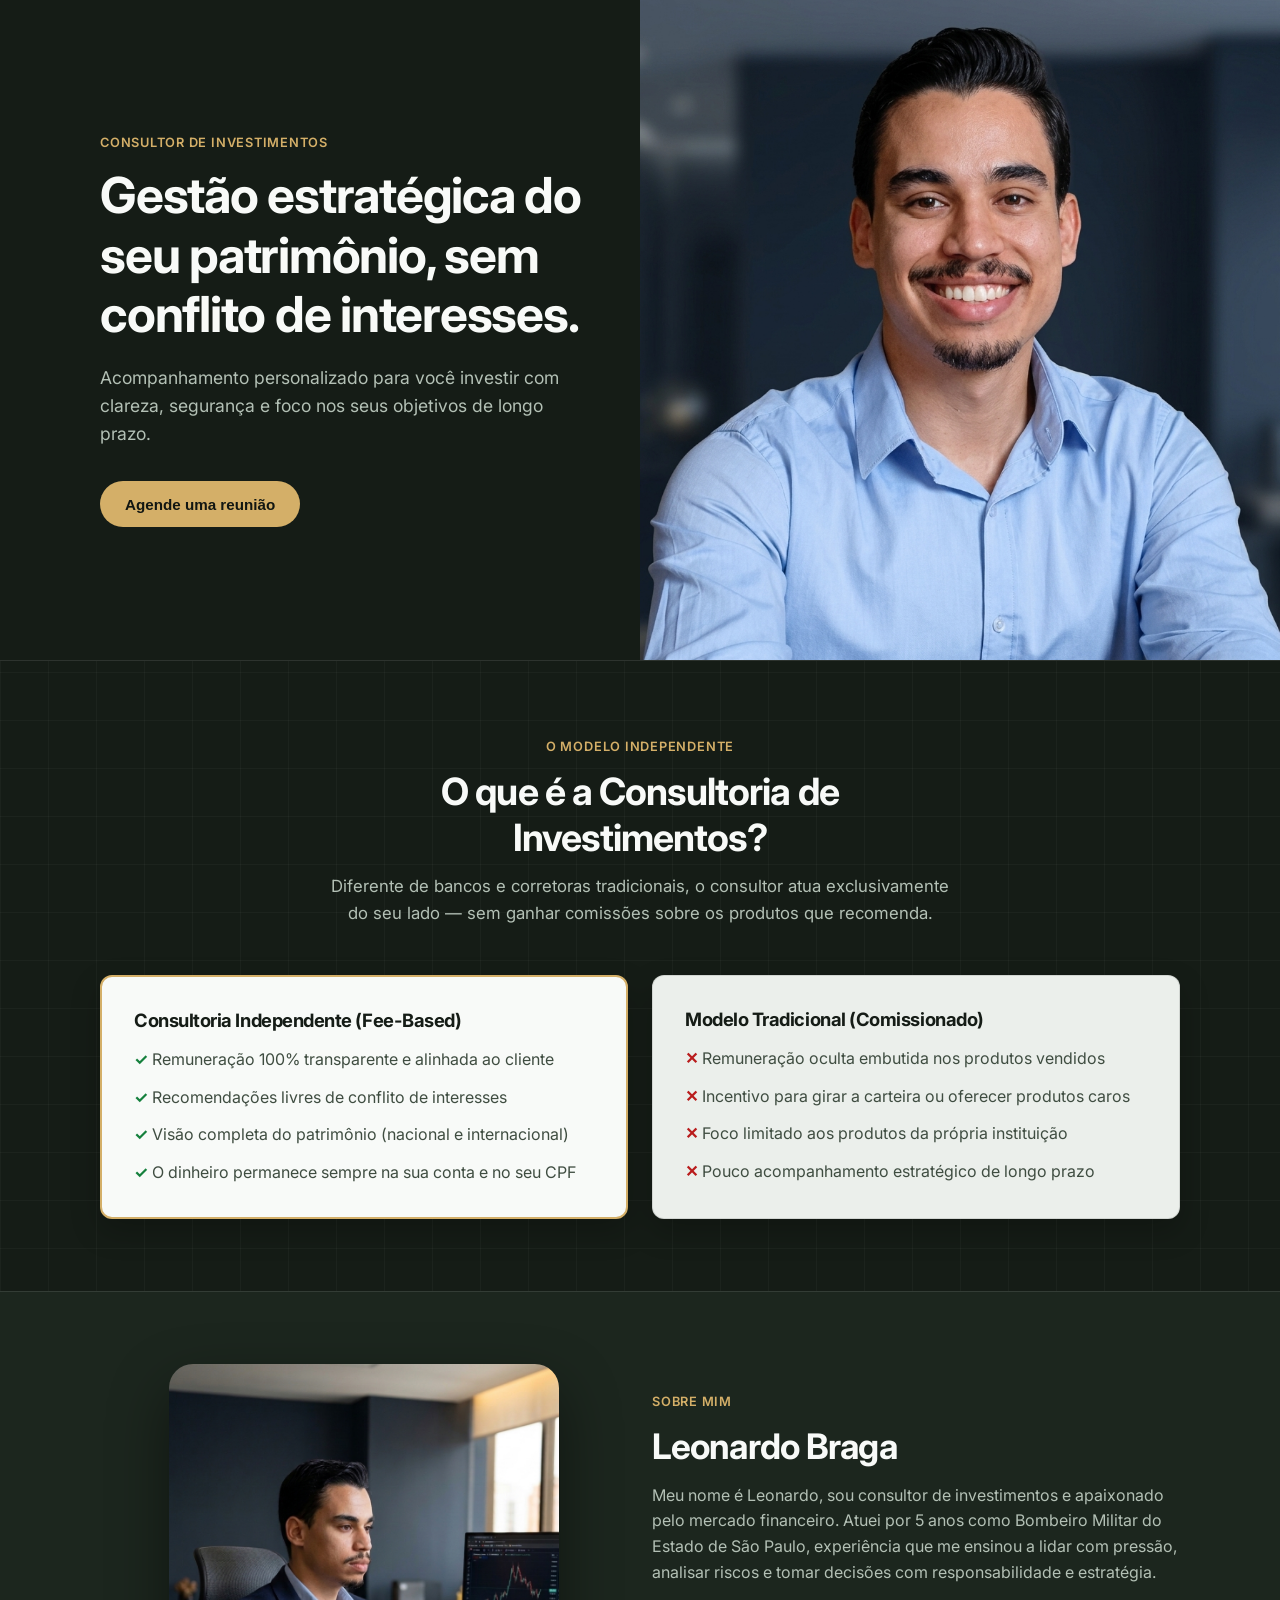
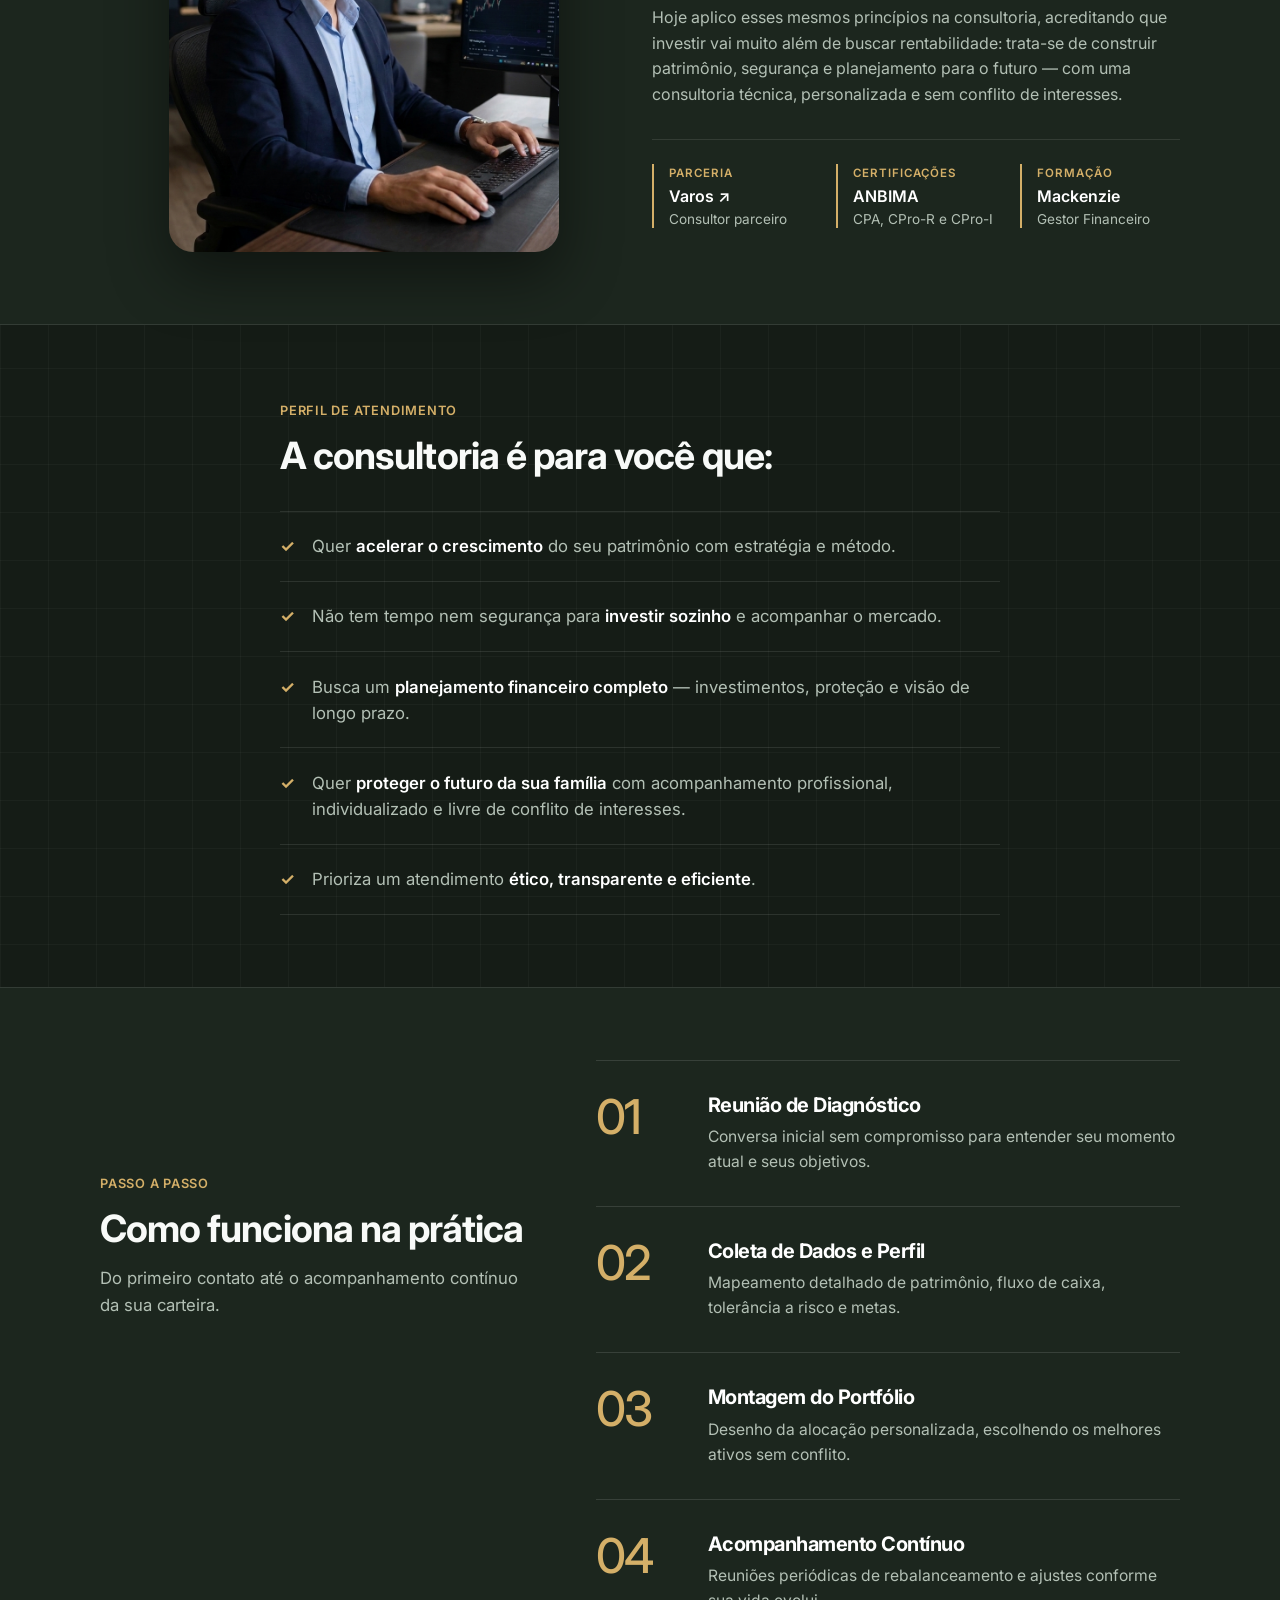
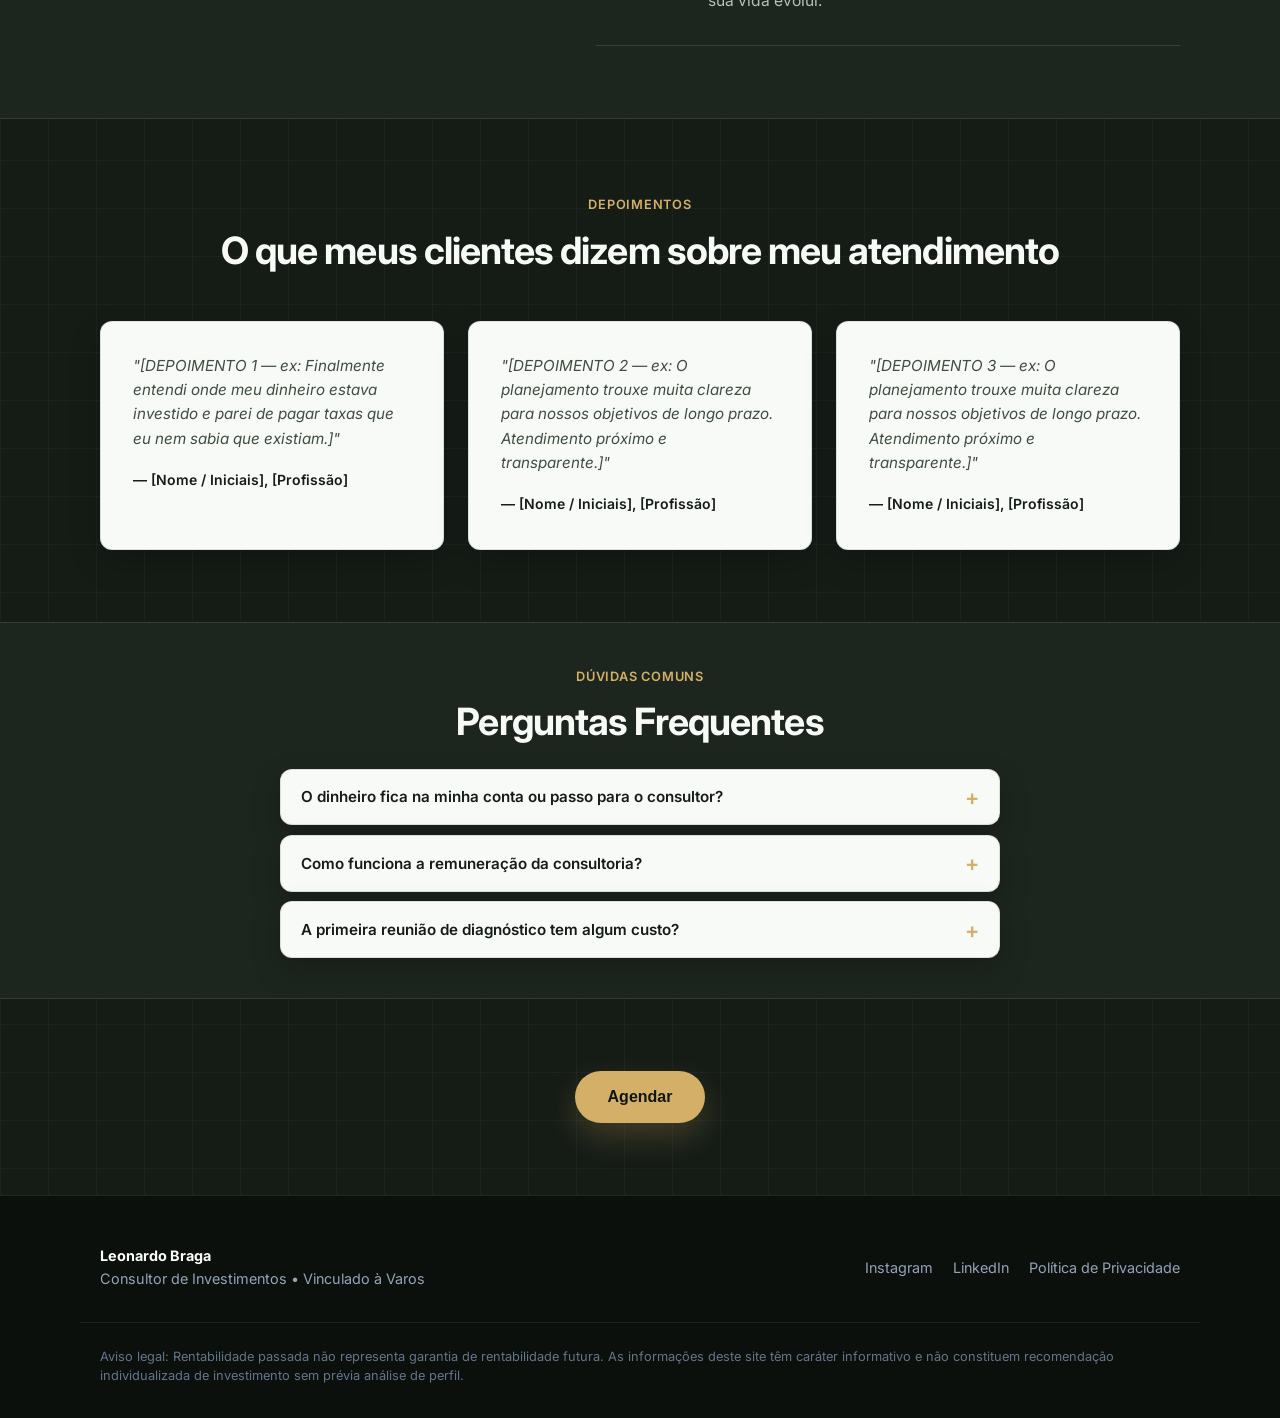
==== commit 533cdd44: "refactor: update site copy, adjust spacing, and temporarily hide navbar" ====
--- a/index.html
+++ b/index.html
@@ -17,7 +17,8 @@
 </head>
 
 <body>
-  <!-- 1. Navbar Fixa -->
+  <!-- 1. Navbar Fixa (comentada temporariamente) -->
+  <!--
   <header class="navbar">
     <div class="container navbar__content">
       <a href="#" class="navbar__brand">Leonardo Braga</a>
@@ -36,6 +37,7 @@
       </nav>
     </div>
   </header>
+  -->
 
   <main>
     <!-- 2. Hero (Primeira Dobra) -->
@@ -43,7 +45,7 @@
       <div class="container hero__grid">
         <div class="hero__text">
           <span class="badge">
-            Consultoria de Investimentos
+            Consultor de Investimentos
           </span>
           <h1>Gestão estratégica do seu patrimônio, sem conflito de interesses.</h1>
           <p class="hero__subtitle">
@@ -301,7 +303,7 @@
     <div class="container container--narrow">
       <div class="cta-actions">
         <button type="button" class="btn btn--primary" data-open-modal="lead-modal">
-          Agendar reunião
+          Agendar
         </button>
       </div>
     </div>
@@ -389,7 +391,7 @@
       <div>
         <strong>Leonardo Braga</strong>
         <p class="footer__copy">
-          Consultoria de Investimentos • Vinculado à
+          Consultor de Investimentos • Vinculado à
           <a href="https://varos.com.br" target="_blank" rel="noopener noreferrer" class="brand-link">Varos</a>
         </p>
       </div>
--- a/css/styles.css
+++ b/css/styles.css
@@ -1361,42 +1361,10 @@
 }
 
 /* ==========================================================================
-   22. Otimização de Espaçamento Vertical
-   ========================================================================== */
-.section {
-    padding: 3.25rem 0;
-}
-
-.section__header {
-    margin: 0 auto 2rem;
-}
-
+   22. Ajustes Finos (Título Depoimentos + FAQ Compacto)
+   ========================================================================== */
 #depoimentos .section__header {
     max-width: 900px;
-}
-
-.section__header--left {
-    margin-bottom: 1.5rem;
-}
-
-#agendar .section__header {
-    margin-bottom: 1.75rem;
-}
-
-.card {
-    padding: 1.65rem;
-}
-
-.audience-list li {
-    padding: 1rem 0 1rem 2rem;
-}
-
-.audience-list li::before {
-    top: 1rem;
-}
-
-#como-funciona .step-card {
-    padding: 1.35rem 0;
 }
 
 #faq {
@@ -1418,8 +1386,4 @@
 
 .faq-answer {
     padding: 0 1.25rem 1rem;
-}
-
-.footer {
-    padding: 2.25rem 0 1.5rem;
-}
+}
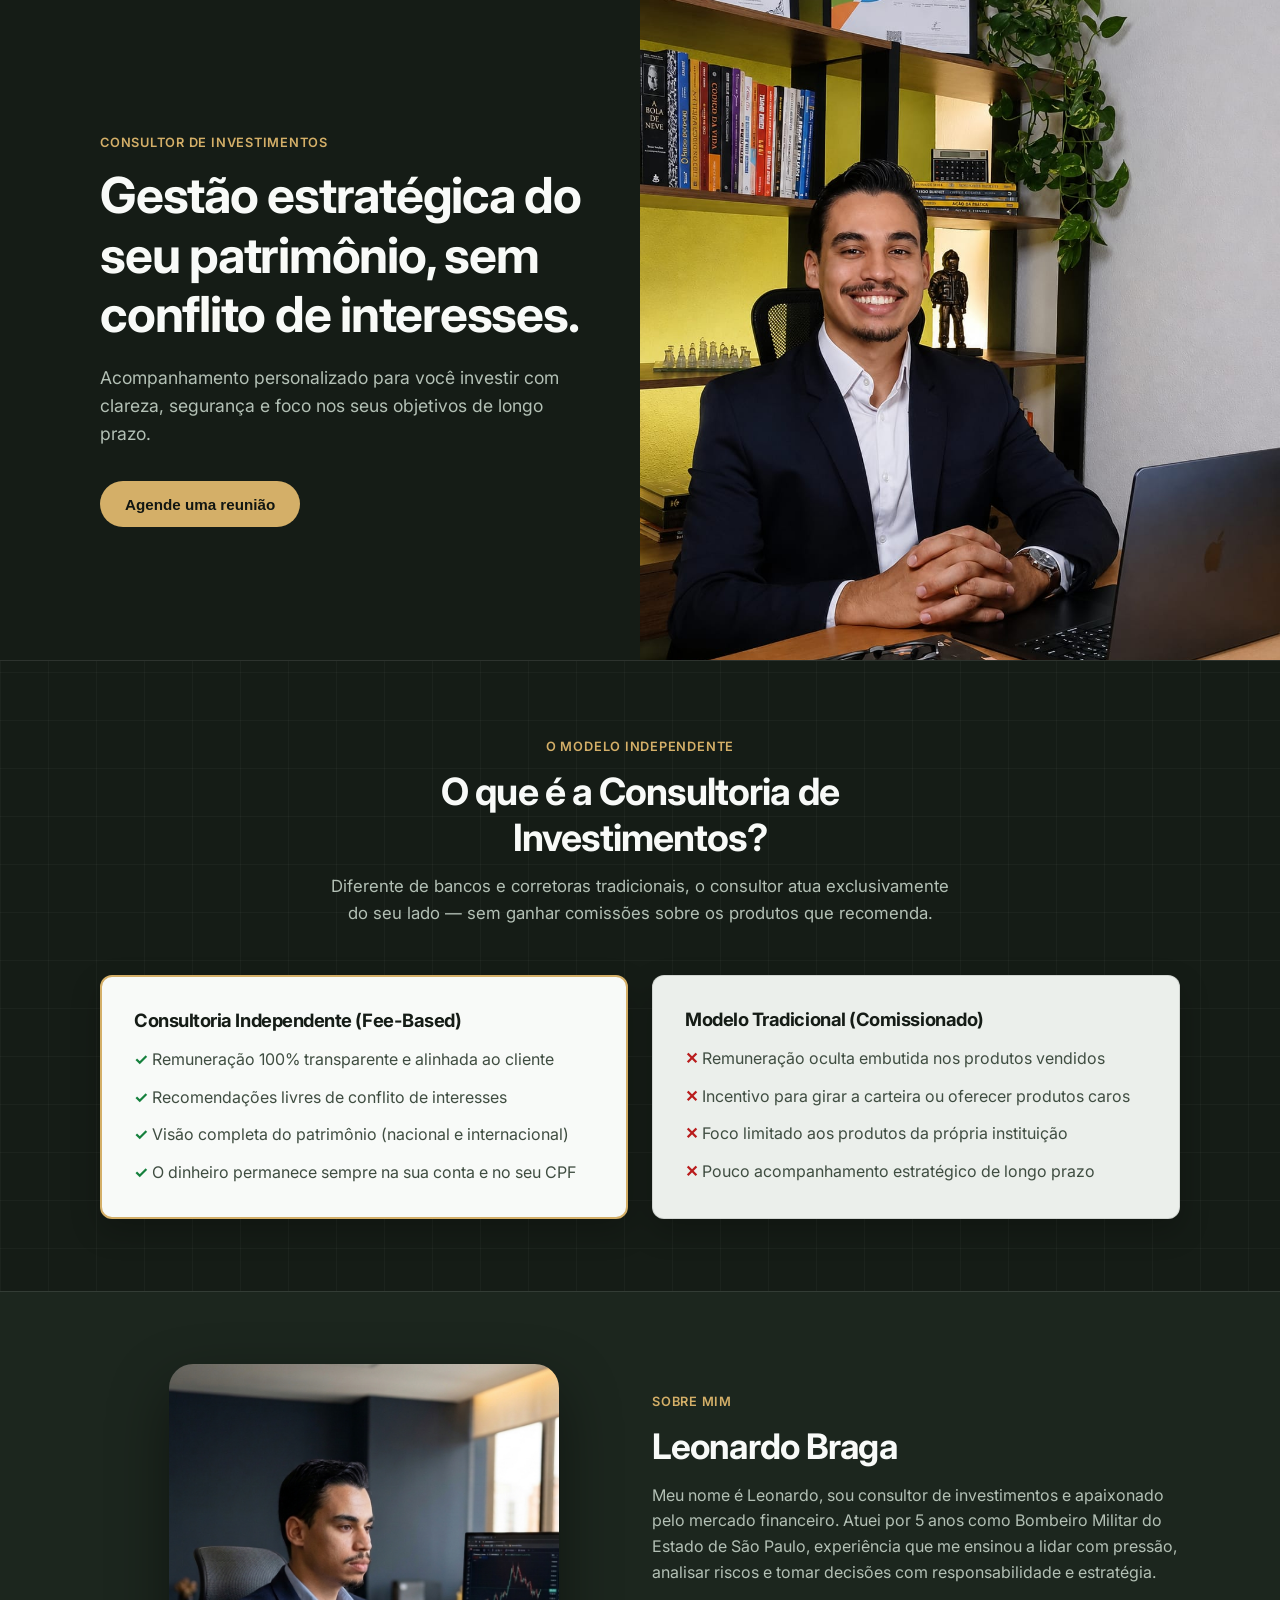
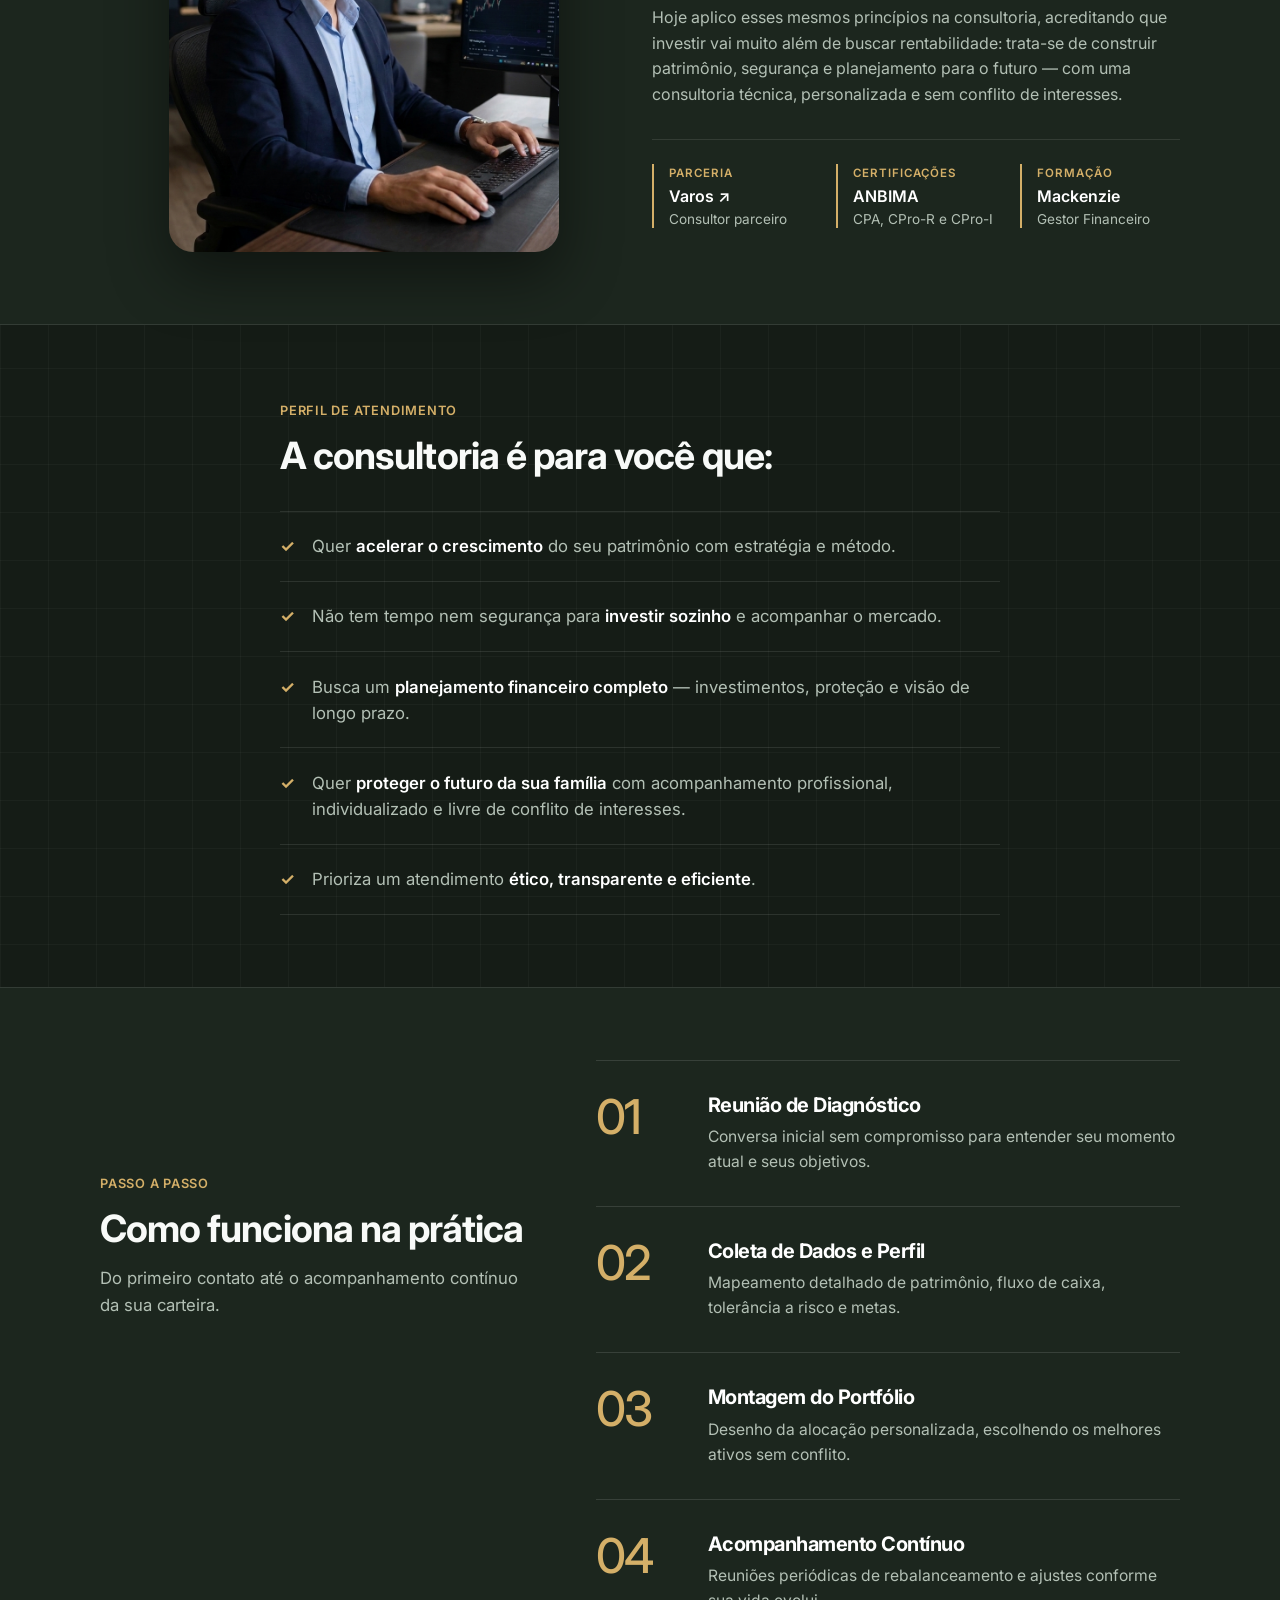
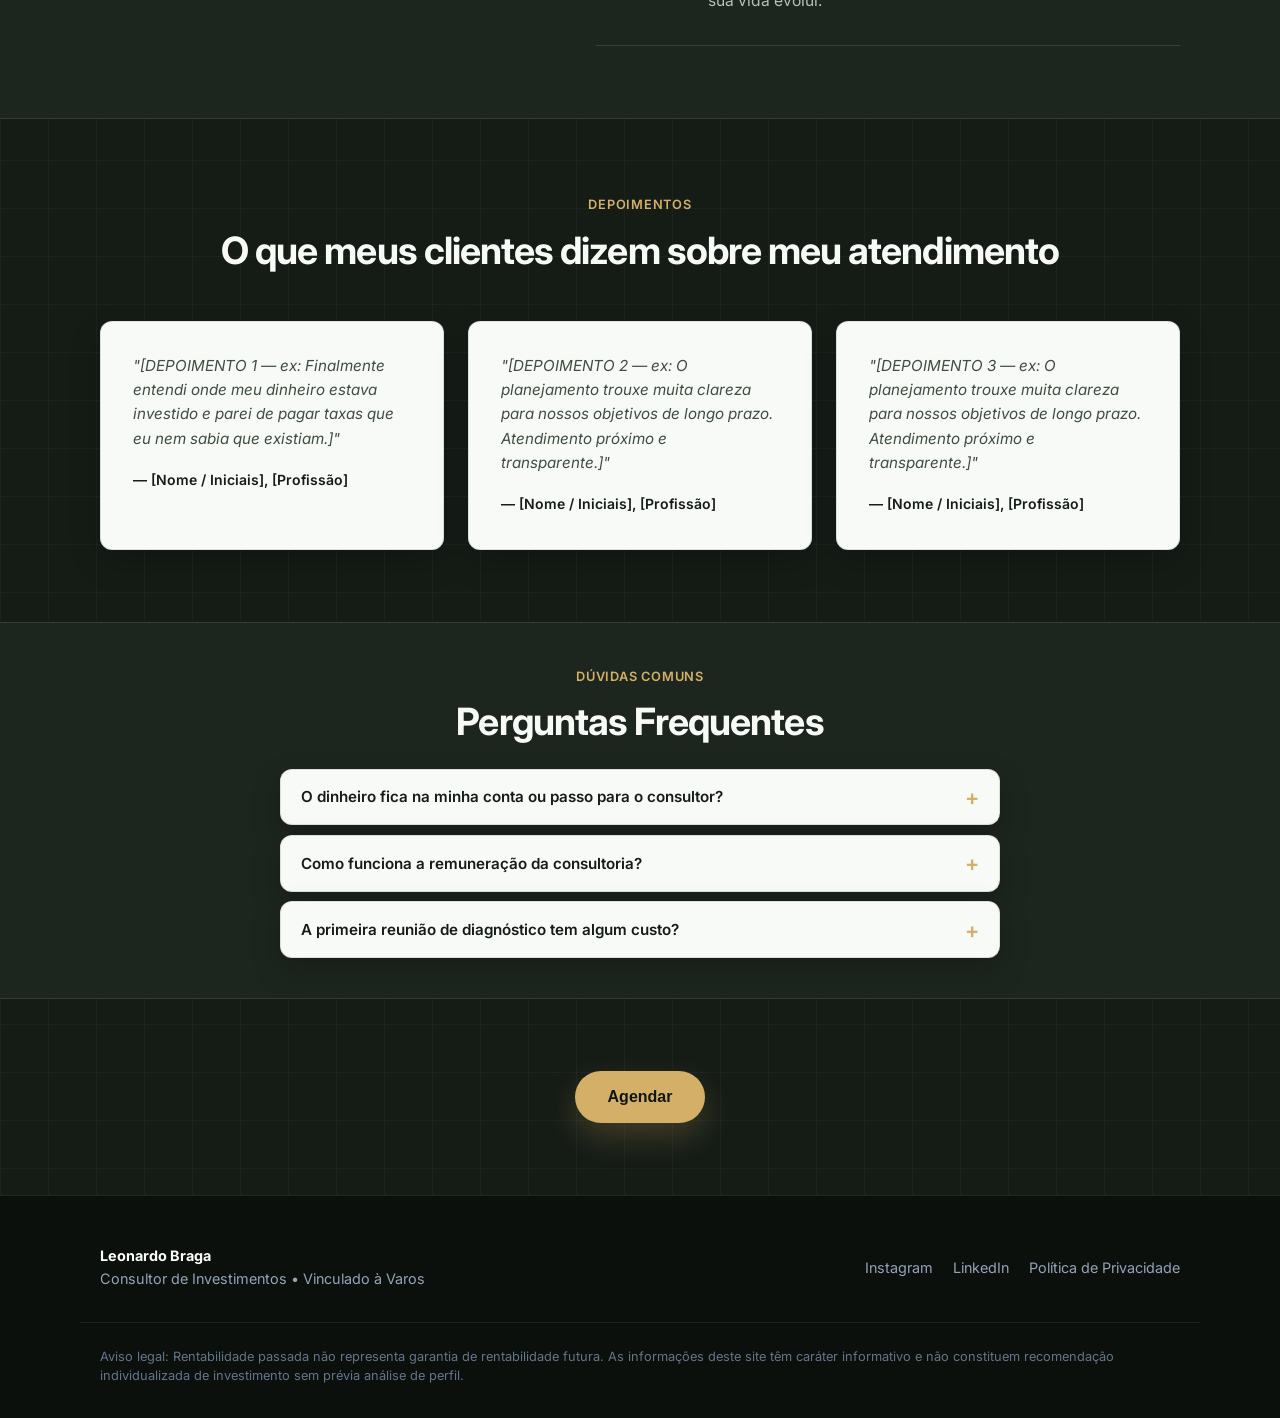
==== commit 521621ee: "refactor: update hero section image format and adjust photo positioning" ====
--- a/index.html
+++ b/index.html
@@ -60,7 +60,7 @@
         </div>
 
         <div class="hero__media">
-          <img src="images/consultor-hero.jpg" alt="[NOME DO CONSULTOR] — Consultor de Investimentos"
+          <img src="images/consultor-hero.jpeg" alt="[NOME DO CONSULTOR] — Consultor de Investimentos"
             class="hero__photo" />
         </div>
 
--- a/css/styles.css
+++ b/css/styles.css
@@ -937,6 +937,10 @@
     border-bottom: 1px solid var(--color-border);
 }
 
+.hero .hero__photo {
+    object-position: center 42%;
+}
+
 @media (min-width: 900px) {
     .hero {
         padding: 0;
@@ -973,7 +977,7 @@
         border: none;
         box-shadow: none;
         object-fit: cover;
-        object-position: center 20%;
+        object-position: center 45%;
     }
 }
 
